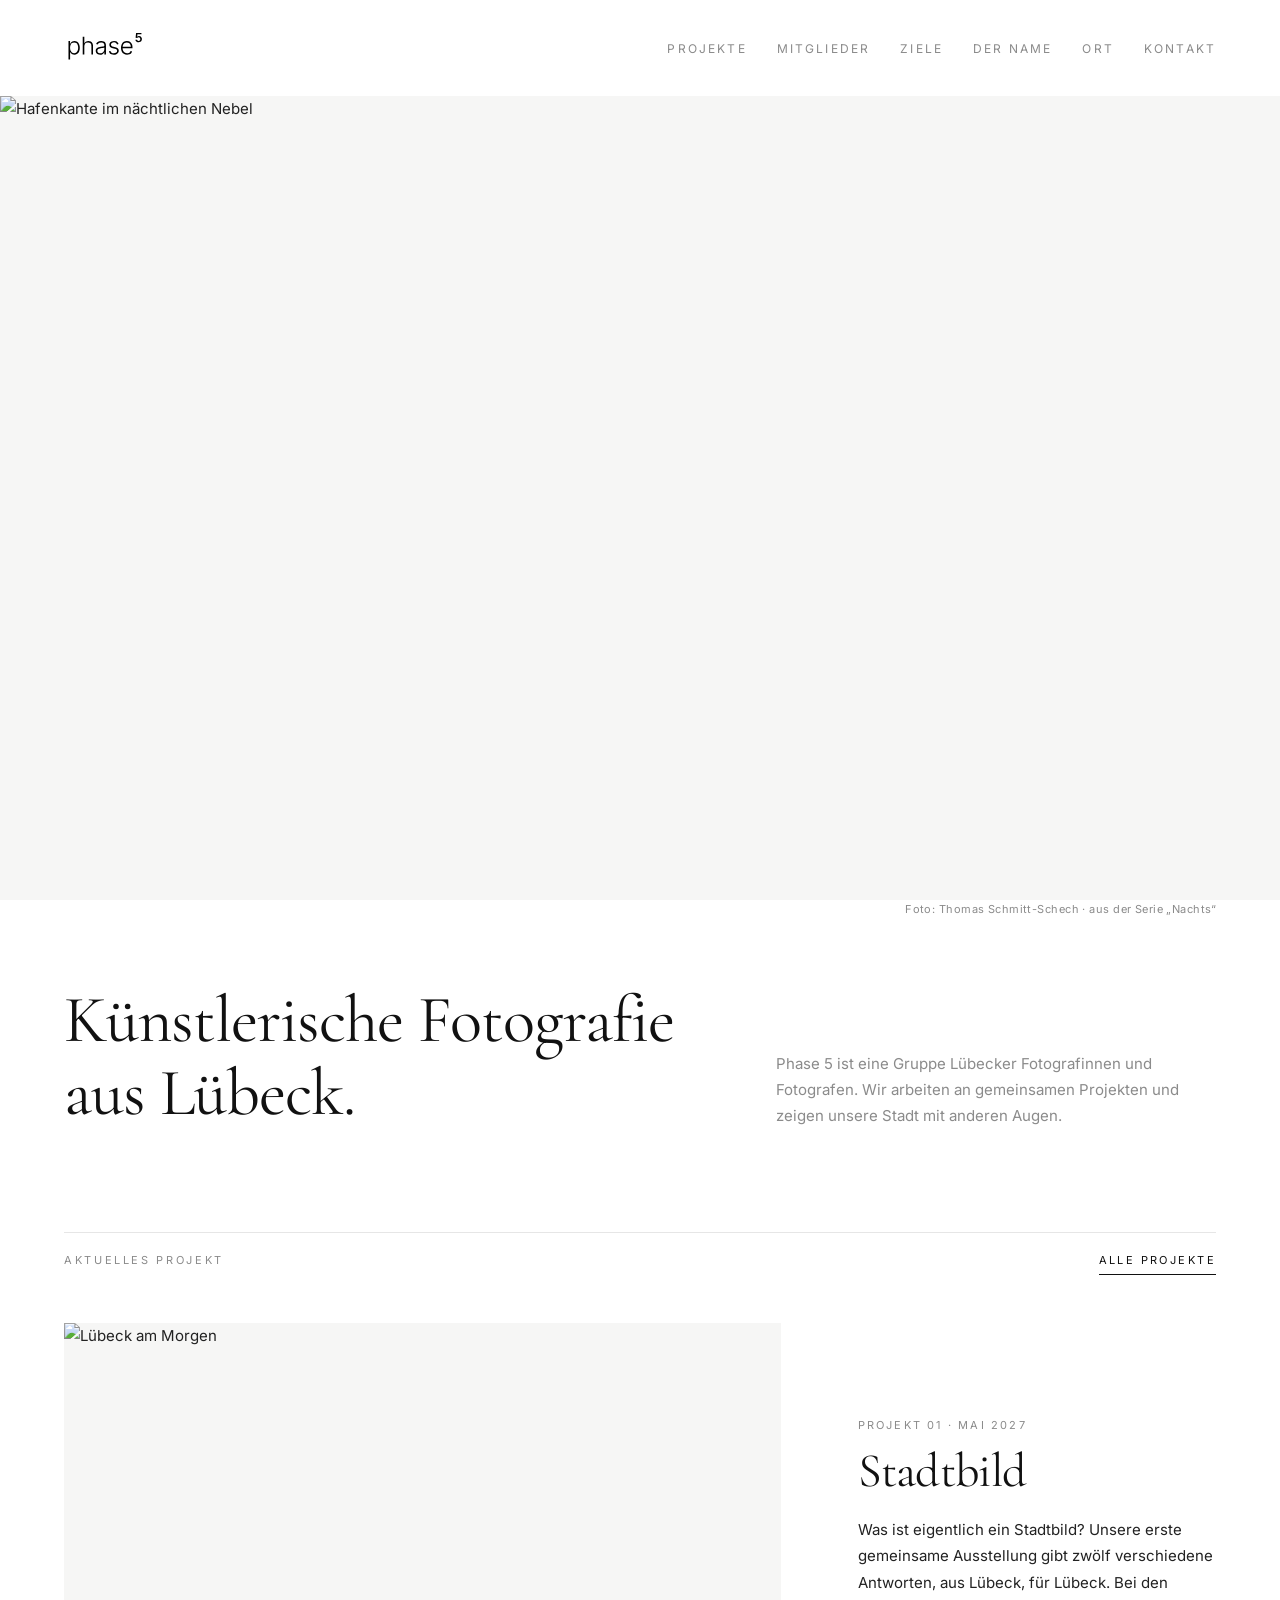
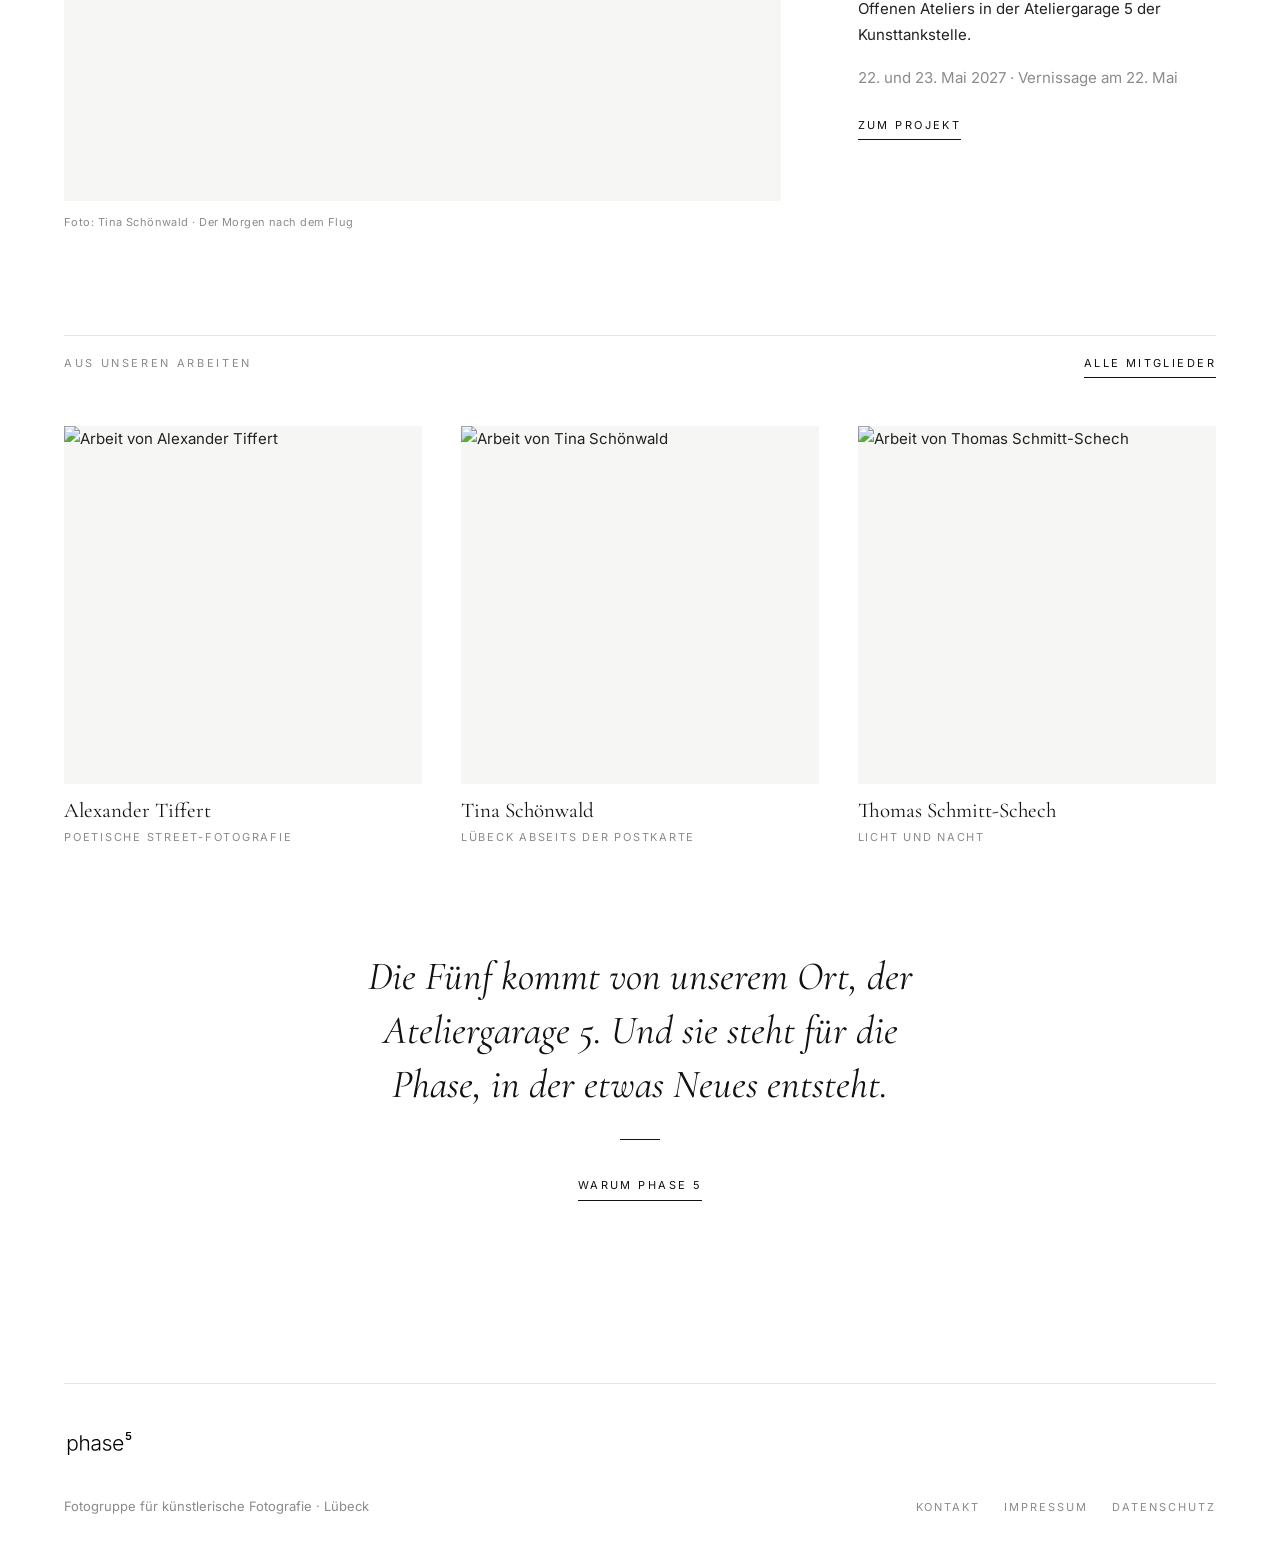
==== index.html @ da314543 "Startseite: Kopf- und Fußzeile auf gleiche Breite Co-Authored-By: Claude Opus 5.5 <noreply@anthropic" ====
<!doctype html>
<html lang="de" class="no-js">
<head>
<meta charset="utf-8">
<meta name="viewport" content="width=device-width, initial-scale=1">
<meta name="robots" content="noindex, nofollow">
<title>Phase 5 – Fotogruppe Lübeck</title>
<meta name="description" content="Phase 5 – künstlerische Fotografie aus Lübeck.">
<meta property="og:title" content="Phase 5 – Fotogruppe Lübeck">
<meta property="og:description" content="Phase 5 – künstlerische Fotografie aus Lübeck.">
<meta property="og:type" content="website">
<meta property="og:image" content="https://www.atelier-roststaette.de/wp-content/uploads/2021/07/schleppschlepp-hurra-2019-tina-schoenwald-lost-in-luebeck.jpg">
<meta property="og:locale" content="de_DE">
<link rel="icon" href="assets/img/favicon.svg" type="image/svg+xml">
<link rel="stylesheet" href="assets/css/style.css?v=7">
<script>document.documentElement.classList.remove('no-js');</script>
</head>
<body>
<header class="site-header">
  <div class="wrap wide">
    <a class="brand" href="index.html" aria-label="Phase 5 – Startseite"><img src="assets/img/wortmarke-schwarz.svg" alt="phase 5" width="80" height="30"></a>
    <button class="nav-toggle" aria-expanded="false" aria-controls="nav" aria-label="Menü"><span></span><span></span></button>
    <nav class="nav" id="nav" aria-label="Hauptnavigation"><a href="projekte.html">Projekte</a><a href="mitglieder.html">Mitglieder</a><a href="konzept.html">Ziele</a><a href="name.html">Der Name</a><a href="ort.html">Ort</a><a href="kontakt.html">Kontakt</a></nav>
  </div>
</header>
<main>

<section class="home-hero">
  <figure class="hero-img"><img src="https://lichtblick-fotokompass.de/wp-33f75-content/uploads/2019/06/8-Kunst-Thomas-Schmitt-Schech.jpg" alt="Hafenkante im nächtlichen Nebel" referrerpolicy="no-referrer" fetchpriority="high"><figcaption class="wrap wide">Foto: Thomas Schmitt-Schech · aus der Serie „Nachts“</figcaption></figure>
  <div class="wrap wide">
    <div class="home-intro">
      <h1>Künstlerische Fotografie aus Lübeck.</h1>
      <p>Phase 5 ist eine Gruppe Lübecker Fotografinnen und Fotografen. Wir arbeiten an gemeinsamen Projekten und zeigen unsere Stadt mit anderen Augen.</p>
    </div>
  </div>
</section>

<section class="home-sec">
  <div class="wrap wide">
    <div class="sec-head"><span class="label">Aktuelles Projekt</span><a class="more" href="projekte.html">Alle Projekte</a></div>
    <article class="project">
  <a href="stadtbild.html"><figure class="frame std"><img src="https://www.atelier-roststaette.de/wp-content/uploads/2021/08/der-morgen-nach-dem-flug-lost-in-luebeck-2022-fotokalender-tina-schoenwald.jpg" alt="Lübeck am Morgen" loading="lazy" referrerpolicy="no-referrer"><figcaption>Foto: Tina Schönwald · Der Morgen nach dem Flug</figcaption></figure></a>
  <div>
    <div class="meta">Projekt 01 · Mai 2027</div>
    <h2><a href="stadtbild.html">Stadtbild</a></h2>
    <p>Was ist eigentlich ein Stadtbild? Unsere erste gemeinsame Ausstellung gibt zwölf verschiedene Antworten, aus Lübeck, für Lübeck. Bei den Offenen Ateliers in der Ateliergarage 5 der Kunsttankstelle.</p>
    <p class="muted">22. und 23. Mai 2027 · Vernissage am 22. Mai</p>
    <a class="more" href="stadtbild.html">Zum Projekt</a>
  </div>
</article>
  </div>
</section>

<section class="home-sec">
  <div class="wrap wide">
    <div class="sec-head"><span class="label">Aus unseren Arbeiten</span><a class="more" href="mitglieder.html">Alle Mitglieder</a></div>
    <div class="tiles row3"><div class="tile"><a href="mitglieder.html"><div class="img"><img src="https://images.squarespace-cdn.com/content/v1/66012caa6fc9532f55d1eac0/ddf8ff51-9308-4c2f-b45d-e8fc7ca60781/7Y5A6656.jpg?format=800w" alt="Arbeit von Alexander Tiffert" loading="lazy" referrerpolicy="no-referrer"></div><div class="name">Alexander Tiffert</div><div class="what">Poetische Street-Fotografie</div></a></div><div class="tile"><a href="mitglieder.html"><div class="img"><img src="https://www.atelier-roststaette.de/wp-content/uploads/2021/07/kann-ich-das-mieten-2016-tina-schoenwald-lost-in-luebeck.jpg" alt="Arbeit von Tina Schönwald" loading="lazy" referrerpolicy="no-referrer"></div><div class="name">Tina Schönwald</div><div class="what">Lübeck abseits der Postkarte</div></a></div><div class="tile"><a href="mitglieder.html"><div class="img"><img src="https://lichtblick-fotokompass.de/wp-33f75-content/uploads/2019/06/1-Kunst-Thomas-Schmitt-Schech-1.jpg" alt="Arbeit von Thomas Schmitt-Schech" loading="lazy" referrerpolicy="no-referrer"></div><div class="name">Thomas Schmitt-Schech</div><div class="what">Licht und Nacht</div></a></div></div>
  </div>
</section>

<section class="home-sec last">
  <div class="wrap narrow center">
    <p class="quote">Die Fünf kommt von unserem Ort, der Ateliergarage 5. Und sie steht für die Phase, in der etwas Neues entsteht.</p>
    <hr class="rule c">
    <a class="more" href="name.html">Warum Phase 5</a>
  </div>
</section>

</main>
<footer class="site-footer">
  <div class="wrap wide">
    <div class="row">
      <div><img src="assets/img/wortmarke-schwarz.svg" alt="phase 5" width="70" height="26"><br>Fotogruppe für künstlerische Fotografie · Lübeck</div>
      <div class="links"><a href="kontakt.html">Kontakt</a><a href="impressum.html">Impressum</a><a href="datenschutz.html">Datenschutz</a></div>
    </div>
  </div>
</footer>
<script src="assets/js/main.js?v=7"></script>
</body>
</html>
---- assets/css/style.css ----
/* Phase 5 – Fotogruppe Lübeck · weiß, ruhig, edel */

@font-face { font-family: "Cormorant"; font-weight: 400; font-style: normal; font-display: swap; src: url("../fonts/cormorant-garamond-latin-400-normal.woff2") format("woff2"); }
@font-face { font-family: "Cormorant"; font-weight: 400; font-style: italic; font-display: swap; src: url("../fonts/cormorant-garamond-latin-400-italic.woff2") format("woff2"); }
@font-face { font-family: "Inter"; font-weight: 400; font-style: normal; font-display: swap; src: url("../fonts/inter-latin-400-normal.woff2") format("woff2"); }
@font-face { font-family: "Inter"; font-weight: 500; font-style: normal; font-display: swap; src: url("../fonts/inter-latin-500-normal.woff2") format("woff2"); }

:root {
  --ink: #111;
  --text: #222;
  --muted: #8b8b8b;
  --line: #e6e6e6;
  --tile: #f6f6f5;
  --serif: "Cormorant", "Cormorant Garamond", Georgia, serif;
  --sans: "Inter", system-ui, -apple-system, "Segoe UI", Roboto, Arial, sans-serif;
  --wrap: 1200px;
  --gutter: clamp(20px, 5vw, 64px);
}

* { box-sizing: border-box; }
html { -webkit-text-size-adjust: 100%; }
body { margin: 0; background: #fff; color: var(--text); font-family: var(--sans); font-size: 15px; line-height: 1.75; -webkit-font-smoothing: antialiased; }
img { display: block; max-width: 100%; }
a { color: inherit; text-decoration: none; }
p a, .text a { border-bottom: 1px solid var(--line); }
p a:hover, .text a:hover { border-color: var(--ink); }
:focus-visible { outline: 1px solid var(--ink); outline-offset: 4px; }

.wrap { max-width: var(--wrap); margin: 0 auto; padding: 0 var(--gutter); }
.narrow { max-width: 680px; }
.center { text-align: center; margin-left: auto; margin-right: auto; }

h1, h2, h3 { font-family: var(--serif); font-weight: 400; color: var(--ink); margin: 0 0 .4em; line-height: 1.1; letter-spacing: -0.015em; }
h1 { font-size: clamp(42px, 6vw, 72px); }
h2 { font-size: clamp(32px, 4vw, 48px); }
h3 { font-size: clamp(24px, 2.2vw, 30px); }
p { margin: 0 0 1.1em; }
.lead { font-size: clamp(16px, 1.4vw, 18px); max-width: 560px; }
.rule { width: 40px; height: 1px; background: var(--ink); border: 0; margin: 28px 0; }
.center .rule, .rule.c { margin-left: auto; margin-right: auto; }
.label { display: block; font-size: 11px; letter-spacing: .24em; text-transform: uppercase; color: var(--muted); margin-bottom: 18px; }
.muted { color: var(--muted); }
.more { display: inline-block; font-size: 11px; letter-spacing: .22em; text-transform: uppercase; color: var(--ink); border-bottom: 1px solid var(--ink); padding-bottom: 4px; margin-top: 8px; }
.more:hover { opacity: .55; }

/* Kopf */
.site-header { position: sticky; top: 0; z-index: 50; background: rgba(255,255,255,.96); backdrop-filter: blur(6px); -webkit-backdrop-filter: blur(6px); }
.site-header .wrap { display: flex; align-items: center; justify-content: space-between; min-height: 96px; gap: 24px; }
.brand img { height: 30px; width: auto; }
.nav { display: flex; gap: 30px; flex-wrap: wrap; }
.nav a { font-size: 12px; letter-spacing: .18em; text-transform: uppercase; color: var(--muted); padding: 6px 0; }
.nav a:hover, .nav a[aria-current="page"] { color: var(--ink); }
.nav-toggle { display: none; background: none; border: 0; padding: 10px 0; cursor: pointer; }
.nav-toggle span { display: block; width: 26px; height: 1px; background: var(--ink); margin: 6px 0; }
@media (max-width: 900px) {
  .nav-toggle { display: block; }
  .nav { display: none; position: absolute; top: 96px; left: 0; right: 0; background: #fff; flex-direction: column; gap: 0; padding: 10px var(--gutter) 30px; border-bottom: 1px solid var(--line); }
  .nav.open { display: flex; }
  .nav a { padding: 14px 0; font-size: 13px; border-bottom: 1px solid var(--line); }
  .no-js .nav { display: flex; position: static; flex-direction: row; flex-wrap: wrap; gap: 16px; border: 0; padding: 0 0 14px; }
}

/* Abschnitte */
section { padding: clamp(70px, 10vw, 140px) 0; }
section.first { padding-top: clamp(40px, 7vw, 100px); }
section.flush { padding-top: 0; }
.hr { border: 0; border-top: 1px solid var(--line); margin: 0; }

/* Bilder */
figure { margin: 0; }
figcaption { font-size: 11px; letter-spacing: .04em; color: var(--muted); margin-top: 12px; }
.frame img { width: 100%; aspect-ratio: 16 / 9; object-fit: cover; background: var(--tile); }
.frame.tall img { aspect-ratio: 4 / 5; }
.frame.wide img { aspect-ratio: 21 / 9; }
.frame.std img { aspect-ratio: 3 / 2; }

/* Startseite Intro */
.intro { display: grid; grid-template-columns: 1fr; gap: 0; }
.intro h1 { font-size: clamp(46px, 7vw, 92px); max-width: 900px; }

/* Projekte */
.project { display: grid; grid-template-columns: 7fr 5fr; gap: clamp(32px, 6vw, 90px); align-items: center; }
.project + .project { margin-top: clamp(70px, 9vw, 120px); }
.project.rev > :first-child { order: 2; }
.project .meta { font-size: 11px; letter-spacing: .2em; text-transform: uppercase; color: var(--muted); }
.project h2, .project h3 { margin-top: 10px; }
@media (max-width: 860px) { .project { grid-template-columns: 1fr; } .project.rev > :first-child { order: 0; } }
.idea { border-top: 1px solid var(--line); padding: 28px 0; display: grid; grid-template-columns: 200px 1fr; gap: 24px; }
.idea:last-child { border-bottom: 1px solid var(--line); }
.idea .when { font-size: 11px; letter-spacing: .2em; text-transform: uppercase; color: var(--muted); padding-top: 8px; }
.idea h3 { margin: 0 0 4px; }
.idea p { margin: 0; color: var(--muted); }
@media (max-width: 640px) { .idea { grid-template-columns: 1fr; gap: 4px; } }

/* Kacheln (Arbeiten der Mitglieder) */
.tiles { display: grid; grid-template-columns: repeat(auto-fill, minmax(230px, 1fr)); gap: clamp(36px, 4vw, 56px) clamp(24px, 3vw, 44px); }
.tile .img { aspect-ratio: 1 / 1; background: var(--tile); overflow: hidden; }
.tile img { width: 100%; height: 100%; object-fit: cover; transition: transform .6s ease; }
.tile a:hover img { transform: scale(1.025); }
.tile .name { font-family: var(--serif); font-size: 21px; color: var(--ink); margin-top: 14px; line-height: 1.2; }
.tile .what { font-size: 11px; letter-spacing: .16em; text-transform: uppercase; color: var(--muted); margin-top: 4px; }

/* Mitgliederseite */
.members { display: grid; grid-template-columns: repeat(auto-fill, minmax(280px, 1fr)); gap: clamp(60px, 6vw, 90px) clamp(28px, 3.5vw, 56px); }
.member .img { aspect-ratio: 4 / 5; background: var(--tile); position: relative; overflow: hidden; }
.member .img img { width: 100%; height: 100%; object-fit: cover; }
.member .img .ini { position: absolute; inset: 0; display: flex; align-items: center; justify-content: center; font-family: var(--serif); font-style: italic; font-size: 54px; color: #d4d4d2; }
.member .img img + .ini { display: none; }
.member .cap { font-size: 11px; color: var(--muted); margin-top: 10px; min-height: 1em; }
.member h3 { margin: 16px 0 2px; font-size: 28px; }
.member .focus { font-size: 11px; letter-spacing: .18em; text-transform: uppercase; color: var(--muted); margin-bottom: 14px; }
.member p { font-size: 14px; }
.member .links { display: flex; gap: 20px; flex-wrap: wrap; font-size: 11px; letter-spacing: .16em; text-transform: uppercase; }
.member .links a { border-bottom: 1px solid var(--line); padding-bottom: 2px; }
.member .links a:hover { border-color: var(--ink); }

/* Listen, Termine */
.list { list-style: none; margin: 0; padding: 0; }
.list li { display: grid; grid-template-columns: 56px 1fr; gap: 16px; padding: 22px 0; border-top: 1px solid var(--line); }
.list li:last-child { border-bottom: 1px solid var(--line); }
.list .n { font-family: var(--serif); font-style: italic; font-size: 28px; line-height: 1.1; color: var(--muted); }
.list h3 { font-size: 24px; margin: 0 0 4px; }
.list p { margin: 0; color: var(--muted); }
.dates { display: grid; grid-template-columns: 110px 1fr; gap: 8px 20px; margin: 26px 0; font-size: 14px; }
.dates dt { font-size: 11px; letter-spacing: .18em; text-transform: uppercase; color: var(--muted); padding-top: 3px; }
.dates dd { margin: 0; }
.two { display: grid; grid-template-columns: 1fr 1fr; gap: clamp(32px, 6vw, 90px); }
.three { display: grid; grid-template-columns: repeat(3, 1fr); gap: clamp(28px, 4vw, 60px); }
@media (max-width: 860px) { .two, .three { grid-template-columns: 1fr; } }
.statute ol { padding-left: 1.1em; margin: 0; }
.statute li { margin-bottom: .7em; }
.quote { font-family: var(--serif); font-style: italic; font-size: clamp(26px, 3.2vw, 40px); line-height: 1.35; color: var(--ink); margin: 0; }

/* Fuß */
.site-footer { padding: 80px 0 48px; font-size: 13px; color: var(--muted); }
.site-footer .row { display: flex; justify-content: space-between; align-items: flex-end; gap: 30px; flex-wrap: wrap; border-top: 1px solid var(--line); padding-top: 48px; }
.site-footer img { height: 26px; width: auto; margin-bottom: 14px; }
.site-footer .links a { margin-left: 24px; font-size: 11px; letter-spacing: .18em; text-transform: uppercase; }
.site-footer .links a:first-child { margin-left: 0; }
.site-footer a:hover { color: var(--ink); }

.legal h2 { font-size: 28px; margin-top: 1.8em; }

/* Startseite: Bild zuerst */
.home-hero { padding: 0; }
.wrap.wide { max-width: 1560px; }
.hero-img img { width: 100%; height: calc(100vh - 96px); min-height: 420px; max-height: 1100px; object-fit: cover; background: var(--tile); }
.hero-img figcaption { text-align: right; }
.home-intro { display: grid; grid-template-columns: 1.4fr 1fr; gap: clamp(24px, 6vw, 100px); align-items: end; padding-top: clamp(36px, 5vw, 64px); }
.home-intro h1 { font-size: clamp(38px, 5.2vw, 84px); margin: 0; }
.home-intro p { justify-self: end; }
.home-intro p { margin: 0; color: var(--muted); max-width: 440px; }
.home-sec { padding: clamp(64px, 8vw, 110px) 0 0; }
.home-sec.last { padding-bottom: clamp(64px, 8vw, 110px); }
.sec-head { display: flex; justify-content: space-between; align-items: baseline; gap: 20px; border-top: 1px solid var(--line); padding-top: 18px; margin-bottom: clamp(28px, 4vw, 48px); }
.sec-head .label { margin: 0; }
.sec-head .more { margin: 0; }
.tiles.row3 { grid-template-columns: repeat(3, 1fr); }
.home-sec .project { grid-template-columns: 8fr 4fr; }
@media (max-width: 860px) { .home-sec .project { grid-template-columns: 1fr; } }
@media (max-width: 760px) {
  .home-intro { grid-template-columns: 1fr; gap: 16px; }
  .hero-img img { height: 70vh; min-height: 320px; }
  .home-intro p { justify-self: start; }
  .tiles.row3 { grid-template-columns: 1fr 1fr; }
  .tiles.row3 .tile:last-child { grid-column: 1 / -1; }
  .tiles.row3 .tile:last-child .img { aspect-ratio: 2 / 1; }
}
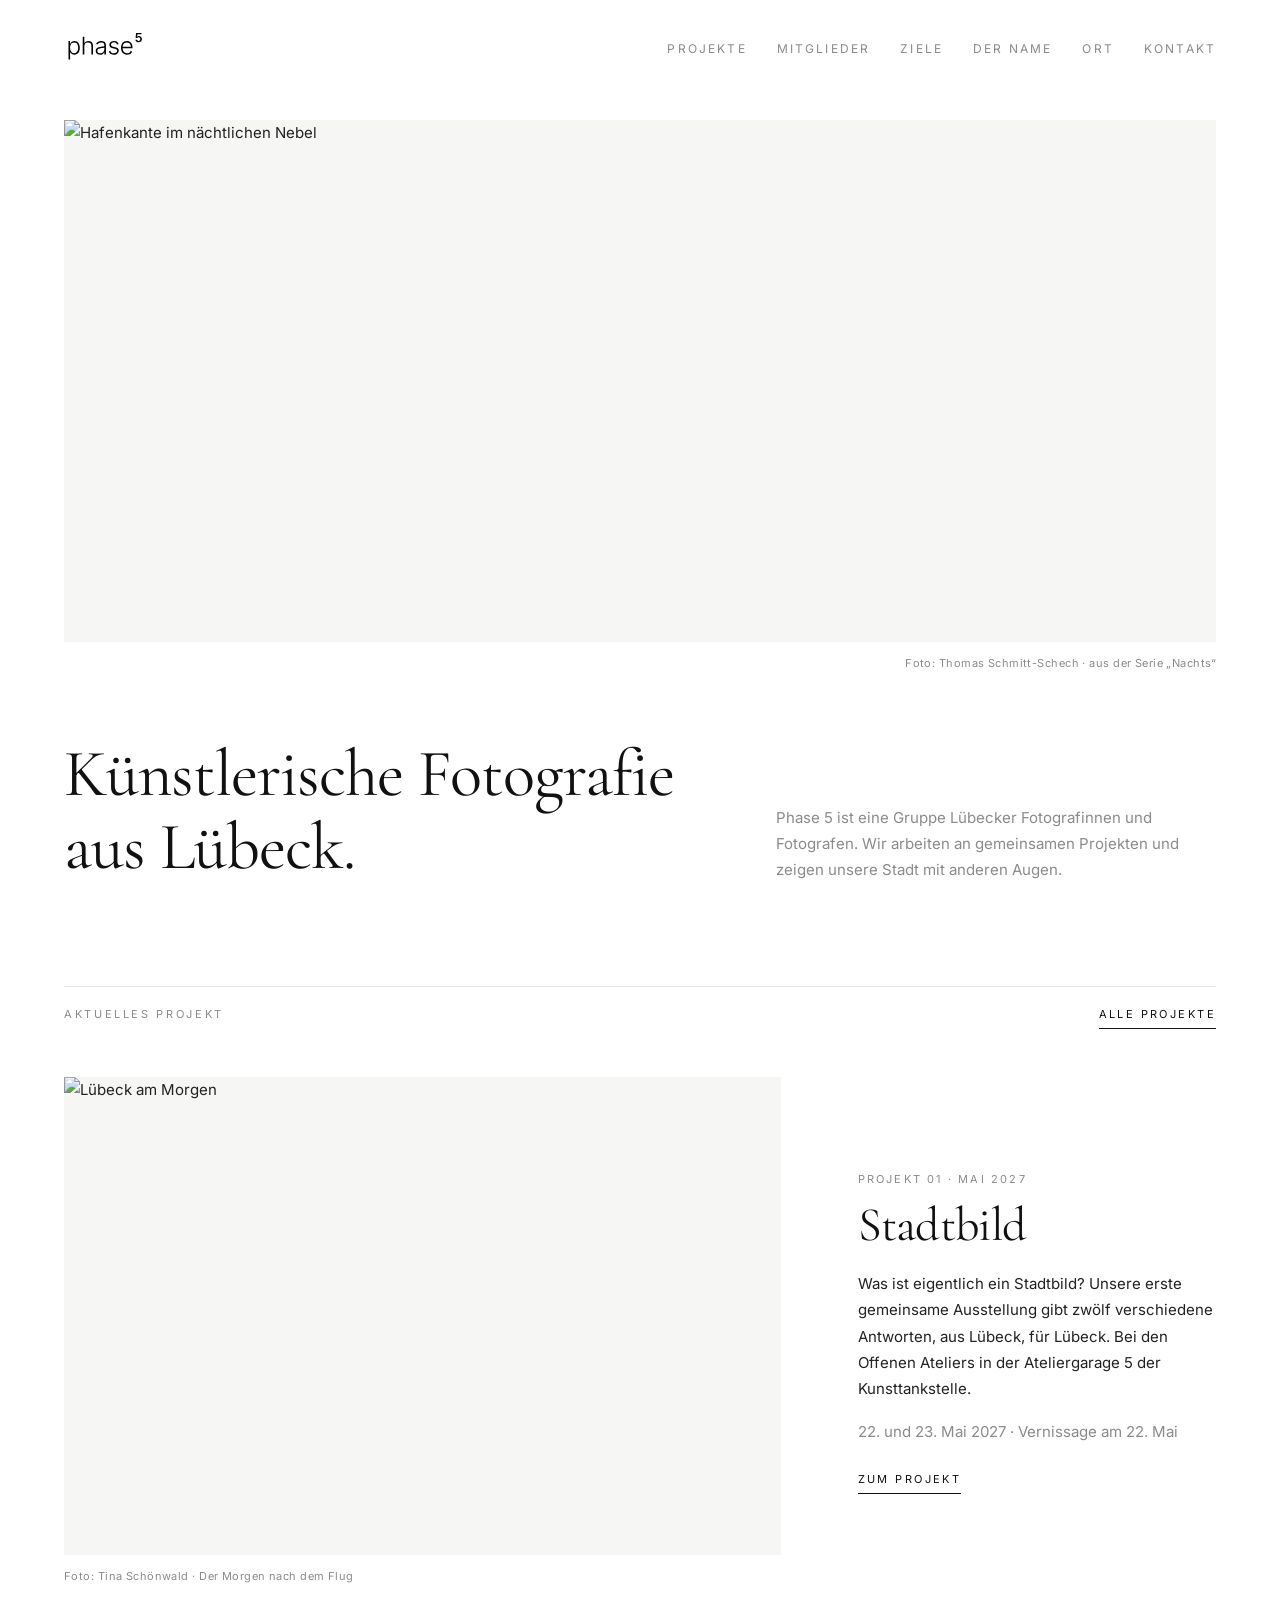
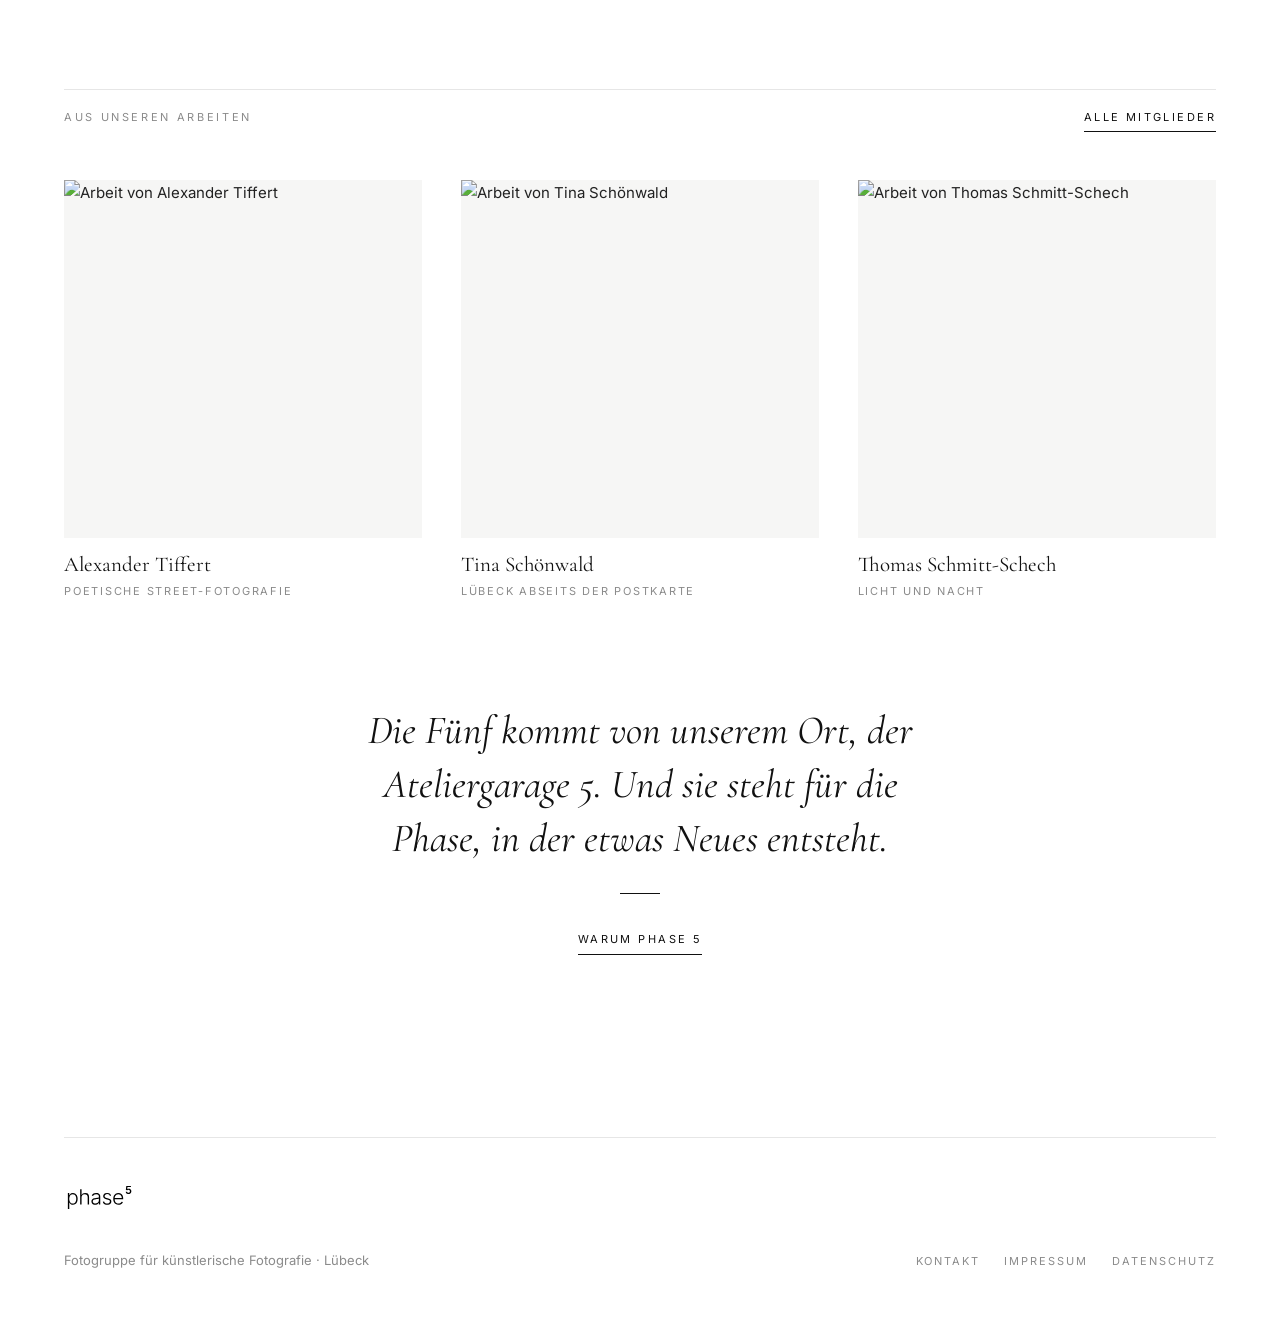
==== commit 2ebc4f96: "Startseite: Titelbild kleiner und mit weißem Rand Co-Authored-By: Claude Opus 5.5 <noreply@anthropic" ====
--- a/index.html
+++ b/index.html
@@ -12,7 +12,7 @@
 <meta property="og:image" content="https://www.atelier-roststaette.de/wp-content/uploads/2021/07/schleppschlepp-hurra-2019-tina-schoenwald-lost-in-luebeck.jpg">
 <meta property="og:locale" content="de_DE">
 <link rel="icon" href="assets/img/favicon.svg" type="image/svg+xml">
-<link rel="stylesheet" href="assets/css/style.css?v=7">
+<link rel="stylesheet" href="assets/css/style.css?v=8">
 <script>document.documentElement.classList.remove('no-js');</script>
 </head>
 <body>
@@ -26,8 +26,8 @@
 <main>
 
 <section class="home-hero">
-  <figure class="hero-img"><img src="https://lichtblick-fotokompass.de/wp-33f75-content/uploads/2019/06/8-Kunst-Thomas-Schmitt-Schech.jpg" alt="Hafenkante im nächtlichen Nebel" referrerpolicy="no-referrer" fetchpriority="high"><figcaption class="wrap wide">Foto: Thomas Schmitt-Schech · aus der Serie „Nachts“</figcaption></figure>
   <div class="wrap wide">
+    <figure class="hero-img"><img src="https://lichtblick-fotokompass.de/wp-33f75-content/uploads/2019/06/8-Kunst-Thomas-Schmitt-Schech.jpg" alt="Hafenkante im nächtlichen Nebel" referrerpolicy="no-referrer" fetchpriority="high"><figcaption>Foto: Thomas Schmitt-Schech · aus der Serie „Nachts“</figcaption></figure>
     <div class="home-intro">
       <h1>Künstlerische Fotografie aus Lübeck.</h1>
       <p>Phase 5 ist eine Gruppe Lübecker Fotografinnen und Fotografen. Wir arbeiten an gemeinsamen Projekten und zeigen unsere Stadt mit anderen Augen.</p>
@@ -75,6 +75,6 @@
     </div>
   </div>
 </footer>
-<script src="assets/js/main.js?v=7"></script>
+<script src="assets/js/main.js?v=8"></script>
 </body>
 </html>
--- a/assets/css/style.css
+++ b/assets/css/style.css
@@ -144,7 +144,8 @@
 /* Startseite: Bild zuerst */
 .home-hero { padding: 0; }
 .wrap.wide { max-width: 1560px; }
-.hero-img img { width: 100%; height: calc(100vh - 96px); min-height: 420px; max-height: 1100px; object-fit: cover; background: var(--tile); }
+.home-hero { padding-top: clamp(8px, 2vw, 24px); }
+.hero-img img { width: 100%; height: 58vh; min-height: 320px; max-height: 640px; object-fit: cover; background: var(--tile); }
 .hero-img figcaption { text-align: right; }
 .home-intro { display: grid; grid-template-columns: 1.4fr 1fr; gap: clamp(24px, 6vw, 100px); align-items: end; padding-top: clamp(36px, 5vw, 64px); }
 .home-intro h1 { font-size: clamp(38px, 5.2vw, 84px); margin: 0; }
@@ -160,7 +161,7 @@
 @media (max-width: 860px) { .home-sec .project { grid-template-columns: 1fr; } }
 @media (max-width: 760px) {
   .home-intro { grid-template-columns: 1fr; gap: 16px; }
-  .hero-img img { height: 70vh; min-height: 320px; }
+  .hero-img img { height: 46vh; min-height: 240px; }
   .home-intro p { justify-self: start; }
   .tiles.row3 { grid-template-columns: 1fr 1fr; }
   .tiles.row3 .tile:last-child { grid-column: 1 / -1; }
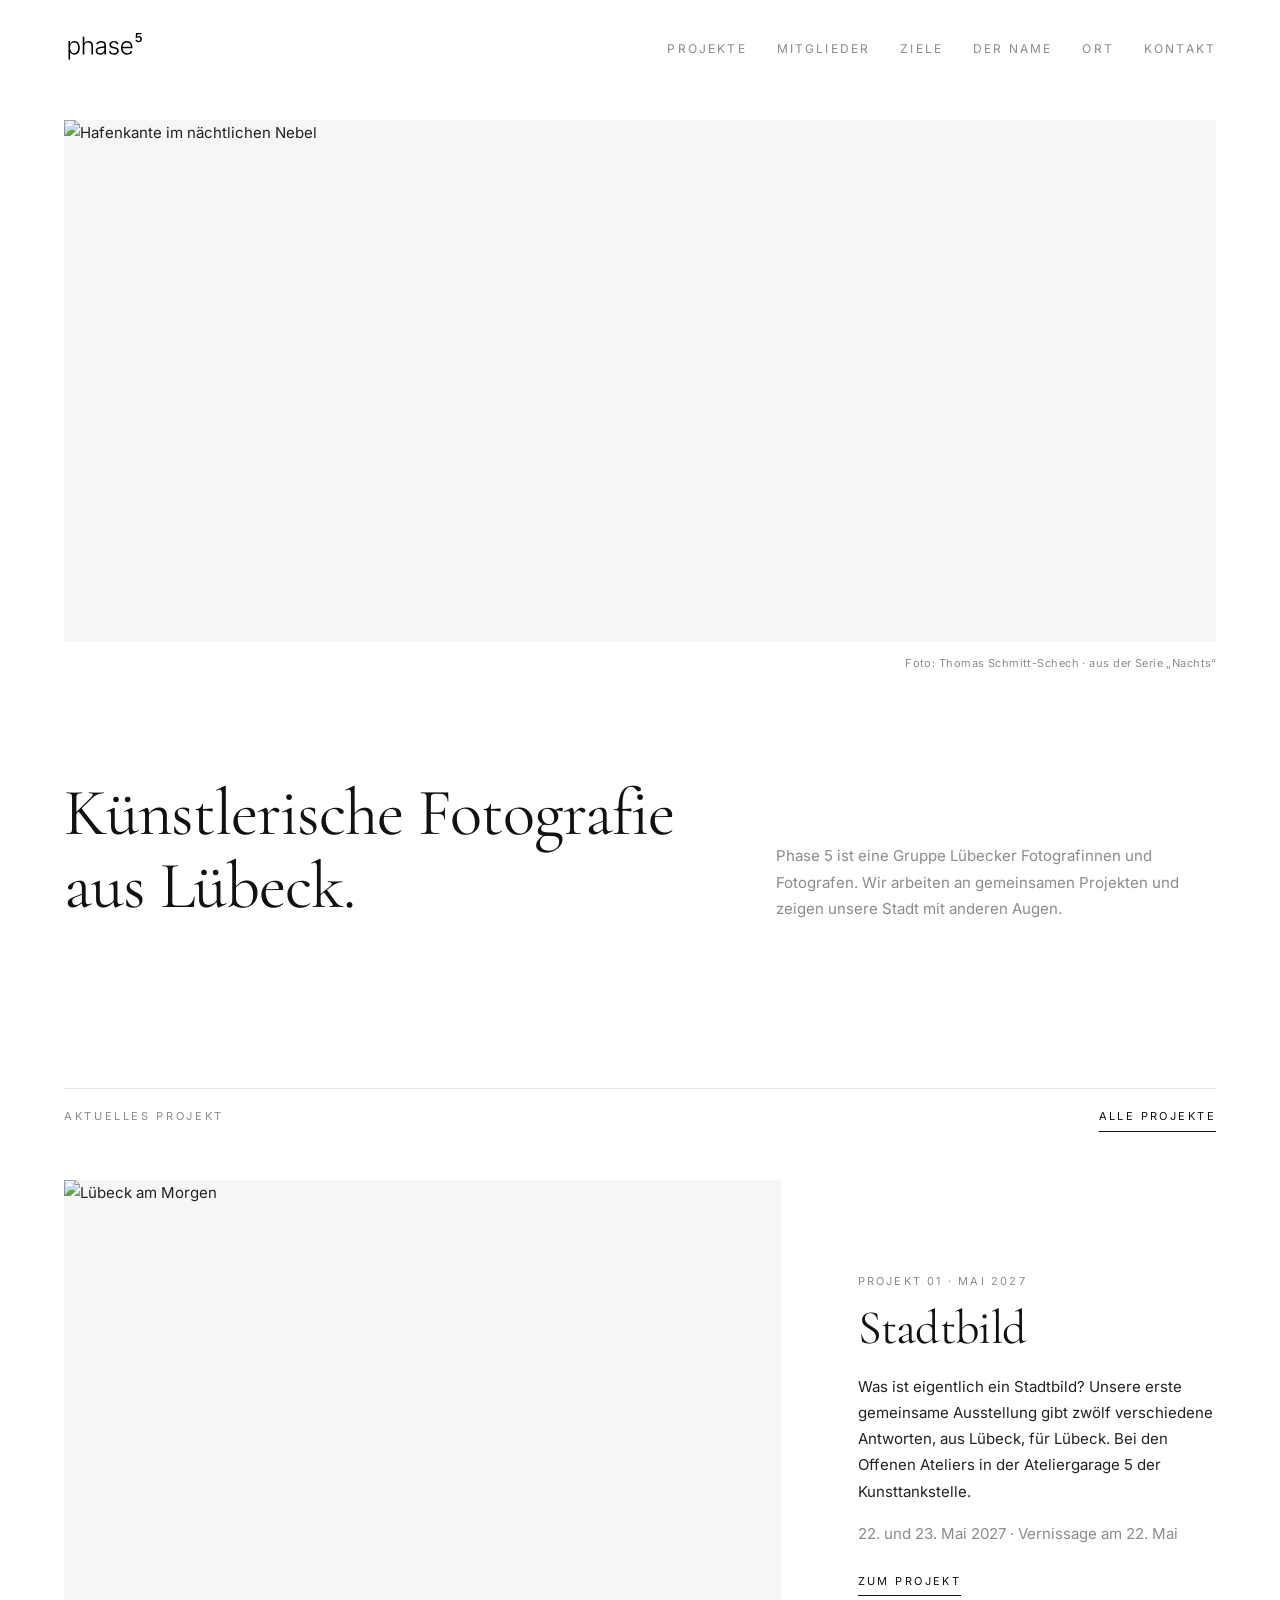
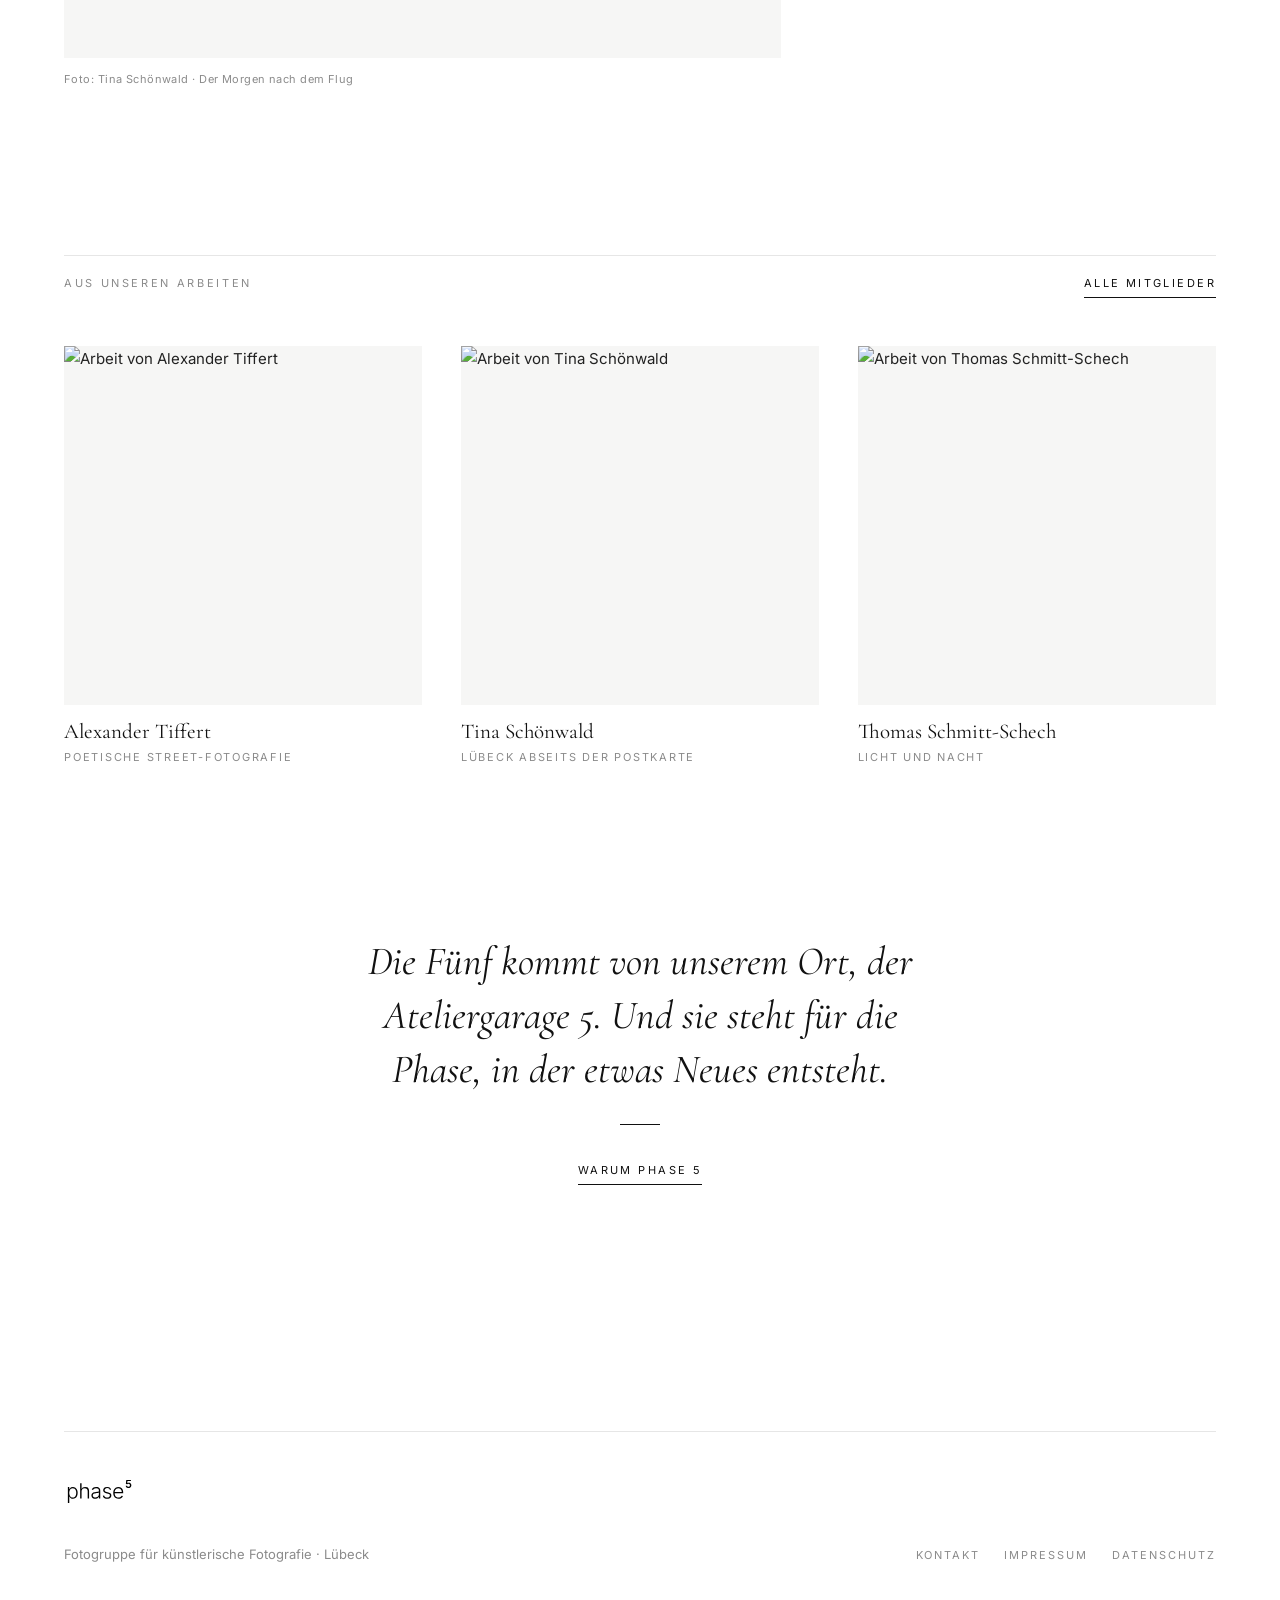
==== commit aa7e53c9: "Startseite: mehr Weißraum nach dem Titelbild Co-Authored-By: Claude Opus 5.5 <noreply@anthropic.com>" ====
--- a/index.html
+++ b/index.html
@@ -12,7 +12,7 @@
 <meta property="og:image" content="https://www.atelier-roststaette.de/wp-content/uploads/2021/07/schleppschlepp-hurra-2019-tina-schoenwald-lost-in-luebeck.jpg">
 <meta property="og:locale" content="de_DE">
 <link rel="icon" href="assets/img/favicon.svg" type="image/svg+xml">
-<link rel="stylesheet" href="assets/css/style.css?v=8">
+<link rel="stylesheet" href="assets/css/style.css?v=9">
 <script>document.documentElement.classList.remove('no-js');</script>
 </head>
 <body>
@@ -75,6 +75,6 @@
     </div>
   </div>
 </footer>
-<script src="assets/js/main.js?v=8"></script>
+<script src="assets/js/main.js?v=9"></script>
 </body>
 </html>
--- a/assets/css/style.css
+++ b/assets/css/style.css
@@ -147,12 +147,12 @@
 .home-hero { padding-top: clamp(8px, 2vw, 24px); }
 .hero-img img { width: 100%; height: 58vh; min-height: 320px; max-height: 640px; object-fit: cover; background: var(--tile); }
 .hero-img figcaption { text-align: right; }
-.home-intro { display: grid; grid-template-columns: 1.4fr 1fr; gap: clamp(24px, 6vw, 100px); align-items: end; padding-top: clamp(36px, 5vw, 64px); }
+.home-intro { display: grid; grid-template-columns: 1.4fr 1fr; gap: clamp(24px, 6vw, 100px); align-items: end; padding-top: clamp(56px, 8vw, 120px); }
 .home-intro h1 { font-size: clamp(38px, 5.2vw, 84px); margin: 0; }
 .home-intro p { justify-self: end; }
 .home-intro p { margin: 0; color: var(--muted); max-width: 440px; }
-.home-sec { padding: clamp(64px, 8vw, 110px) 0 0; }
-.home-sec.last { padding-bottom: clamp(64px, 8vw, 110px); }
+.home-sec { padding: clamp(100px, 13vw, 200px) 0 0; }
+.home-sec.last { padding-bottom: clamp(100px, 13vw, 200px); }
 .sec-head { display: flex; justify-content: space-between; align-items: baseline; gap: 20px; border-top: 1px solid var(--line); padding-top: 18px; margin-bottom: clamp(28px, 4vw, 48px); }
 .sec-head .label { margin: 0; }
 .sec-head .more { margin: 0; }
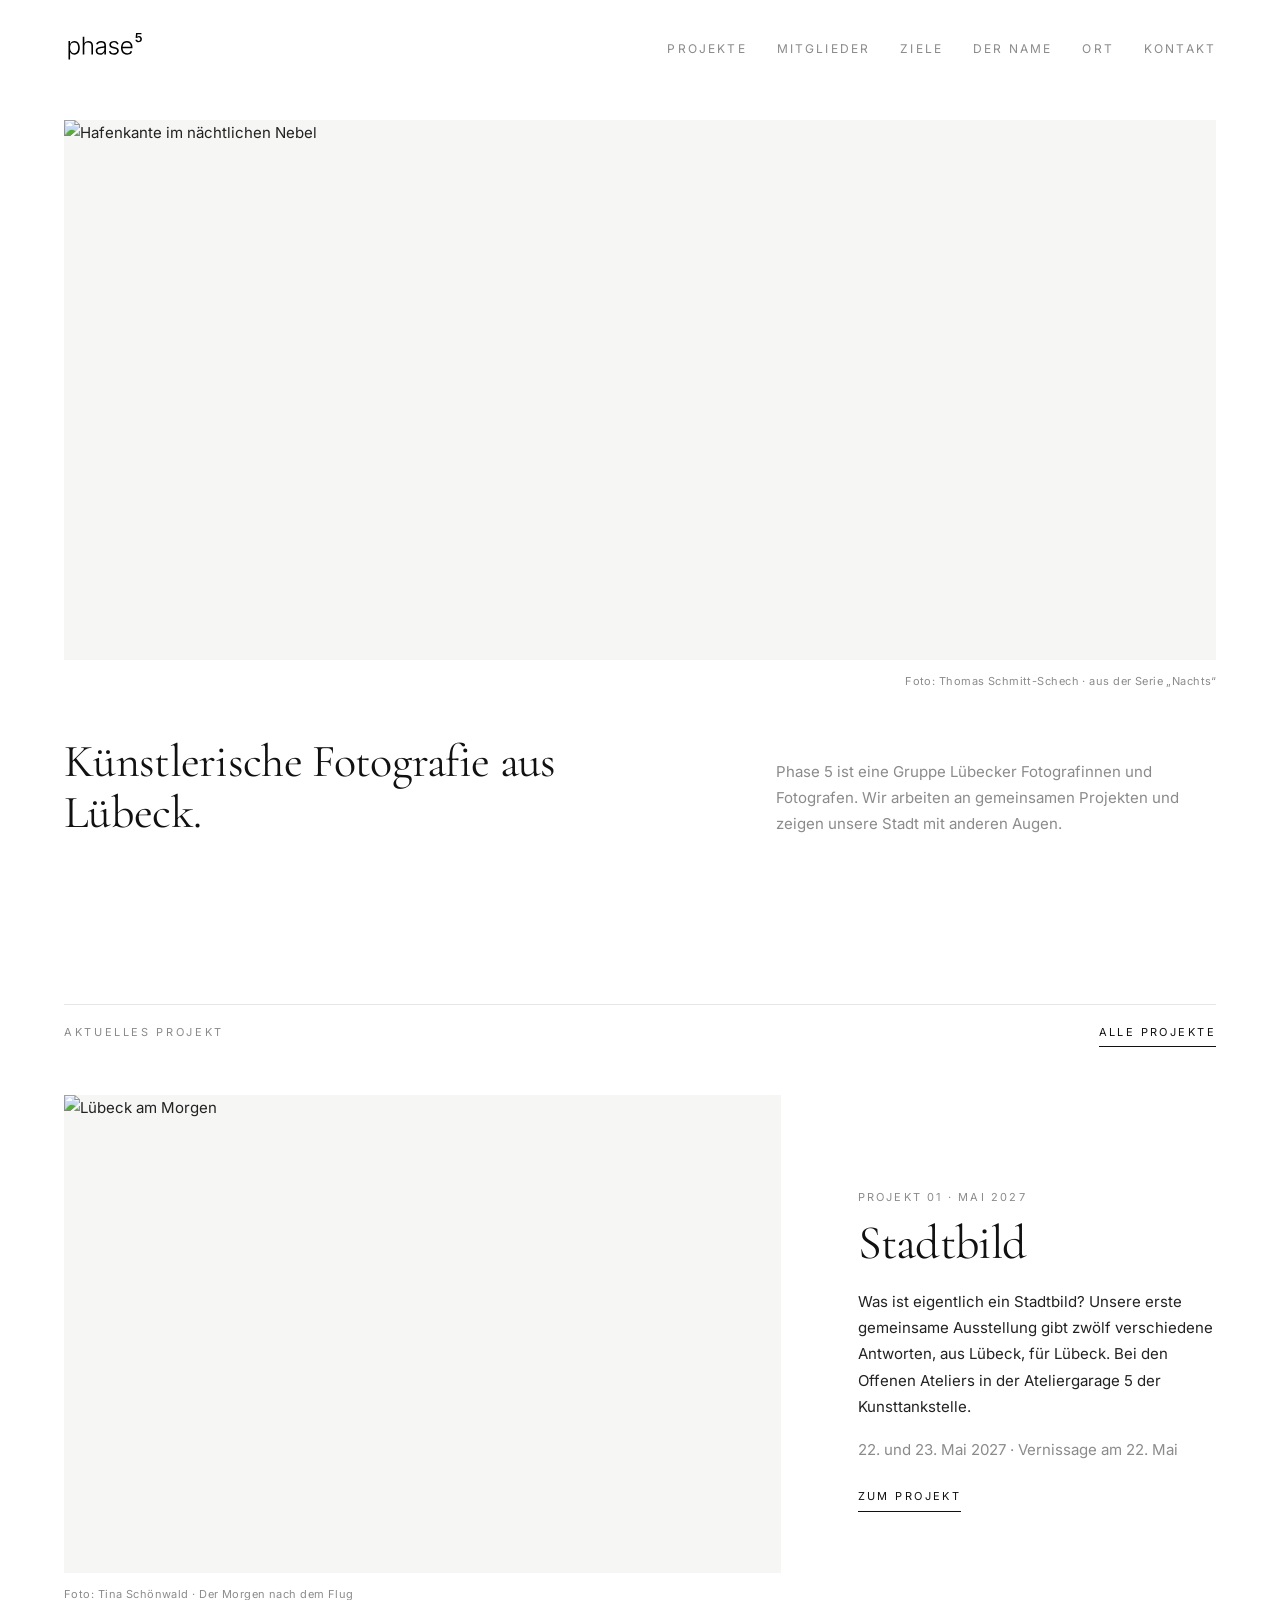
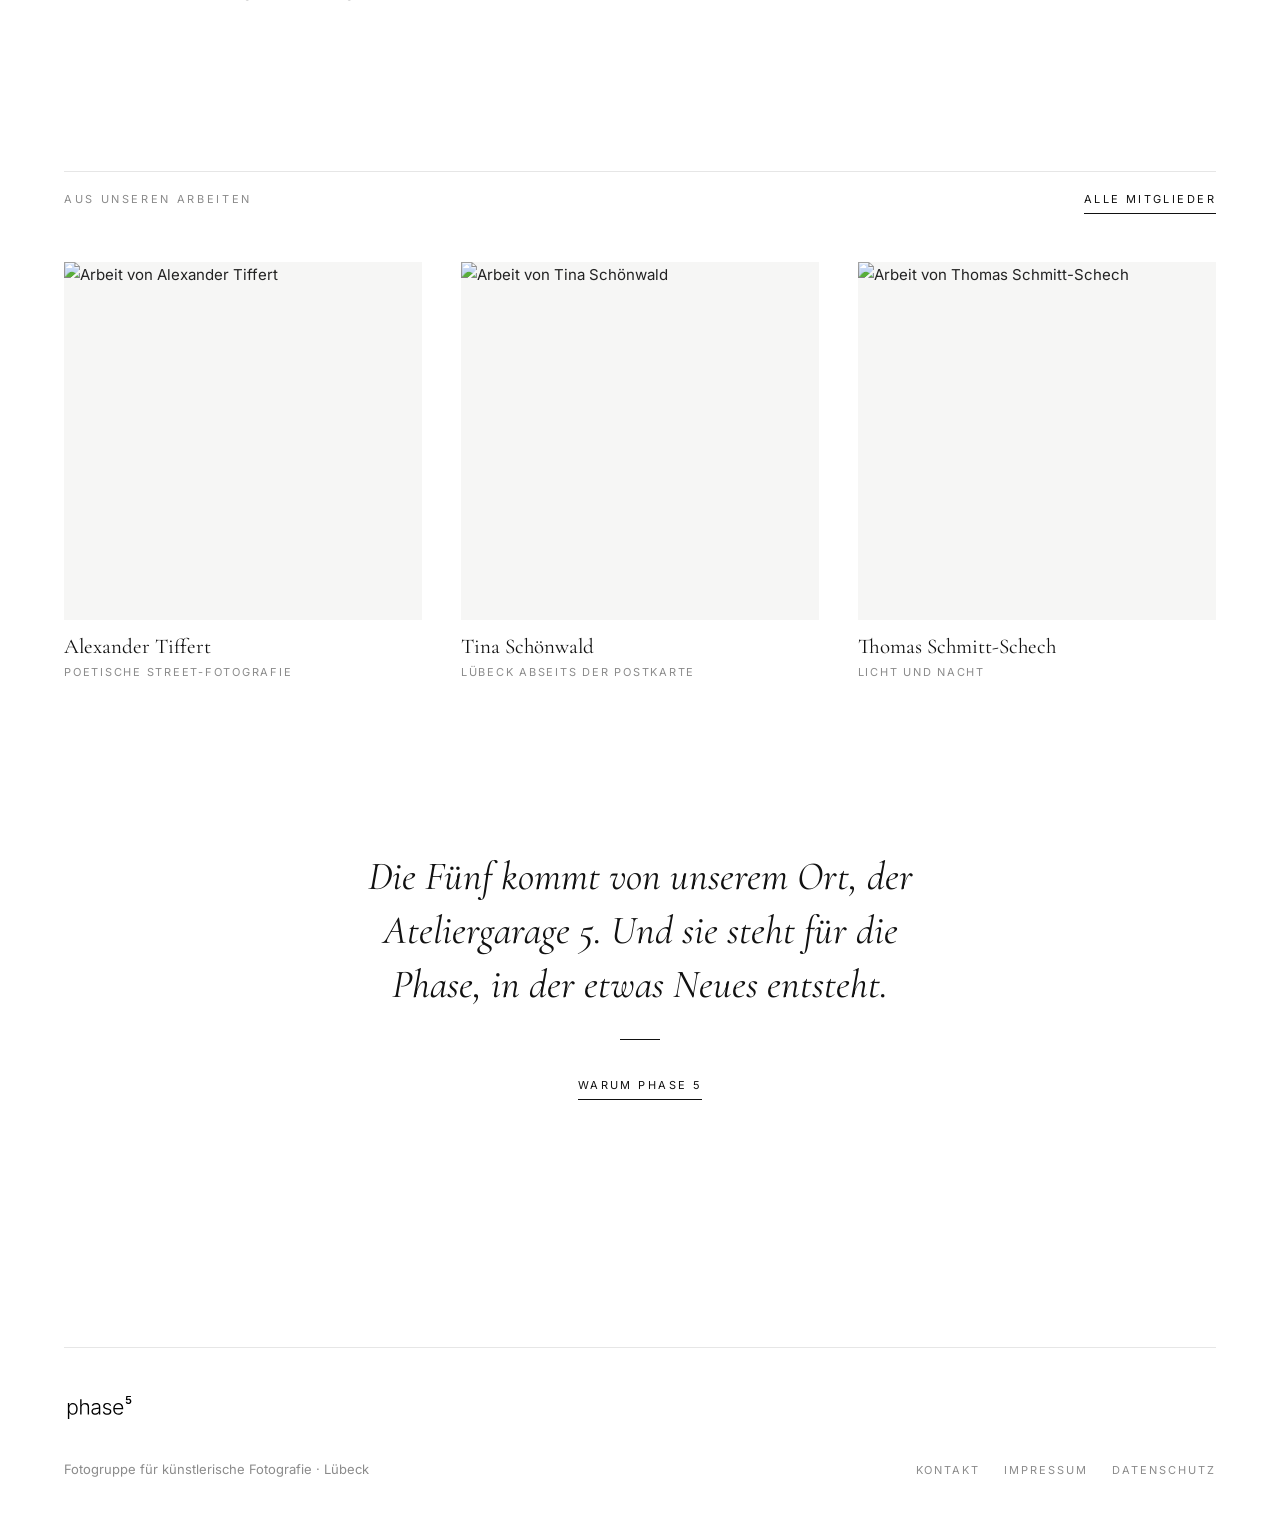
==== commit ad193a7f: "Startseite: Logo, Bild und Erklärung auf einen Blick, Abstand danach Co-Authored-By: Claude Opus 5.5" ====
--- a/index.html
+++ b/index.html
@@ -12,7 +12,7 @@
 <meta property="og:image" content="https://www.atelier-roststaette.de/wp-content/uploads/2021/07/schleppschlepp-hurra-2019-tina-schoenwald-lost-in-luebeck.jpg">
 <meta property="og:locale" content="de_DE">
 <link rel="icon" href="assets/img/favicon.svg" type="image/svg+xml">
-<link rel="stylesheet" href="assets/css/style.css?v=9">
+<link rel="stylesheet" href="assets/css/style.css?v=10">
 <script>document.documentElement.classList.remove('no-js');</script>
 </head>
 <body>
@@ -75,6 +75,6 @@
     </div>
   </div>
 </footer>
-<script src="assets/js/main.js?v=9"></script>
+<script src="assets/js/main.js?v=10"></script>
 </body>
 </html>
--- a/assets/css/style.css
+++ b/assets/css/style.css
@@ -145,10 +145,10 @@
 .home-hero { padding: 0; }
 .wrap.wide { max-width: 1560px; }
 .home-hero { padding-top: clamp(8px, 2vw, 24px); }
-.hero-img img { width: 100%; height: 58vh; min-height: 320px; max-height: 640px; object-fit: cover; background: var(--tile); }
+.hero-img img { width: 100%; height: calc(100vh - 360px); min-height: 300px; max-height: 620px; object-fit: cover; background: var(--tile); }
 .hero-img figcaption { text-align: right; }
-.home-intro { display: grid; grid-template-columns: 1.4fr 1fr; gap: clamp(24px, 6vw, 100px); align-items: end; padding-top: clamp(56px, 8vw, 120px); }
-.home-intro h1 { font-size: clamp(38px, 5.2vw, 84px); margin: 0; }
+.home-intro { display: grid; grid-template-columns: 1.4fr 1fr; gap: clamp(24px, 6vw, 100px); align-items: end; padding-top: clamp(28px, 3.5vw, 48px); }
+.home-intro h1 { font-size: clamp(34px, 3.6vw, 56px); margin: 0; }
 .home-intro p { justify-self: end; }
 .home-intro p { margin: 0; color: var(--muted); max-width: 440px; }
 .home-sec { padding: clamp(100px, 13vw, 200px) 0 0; }
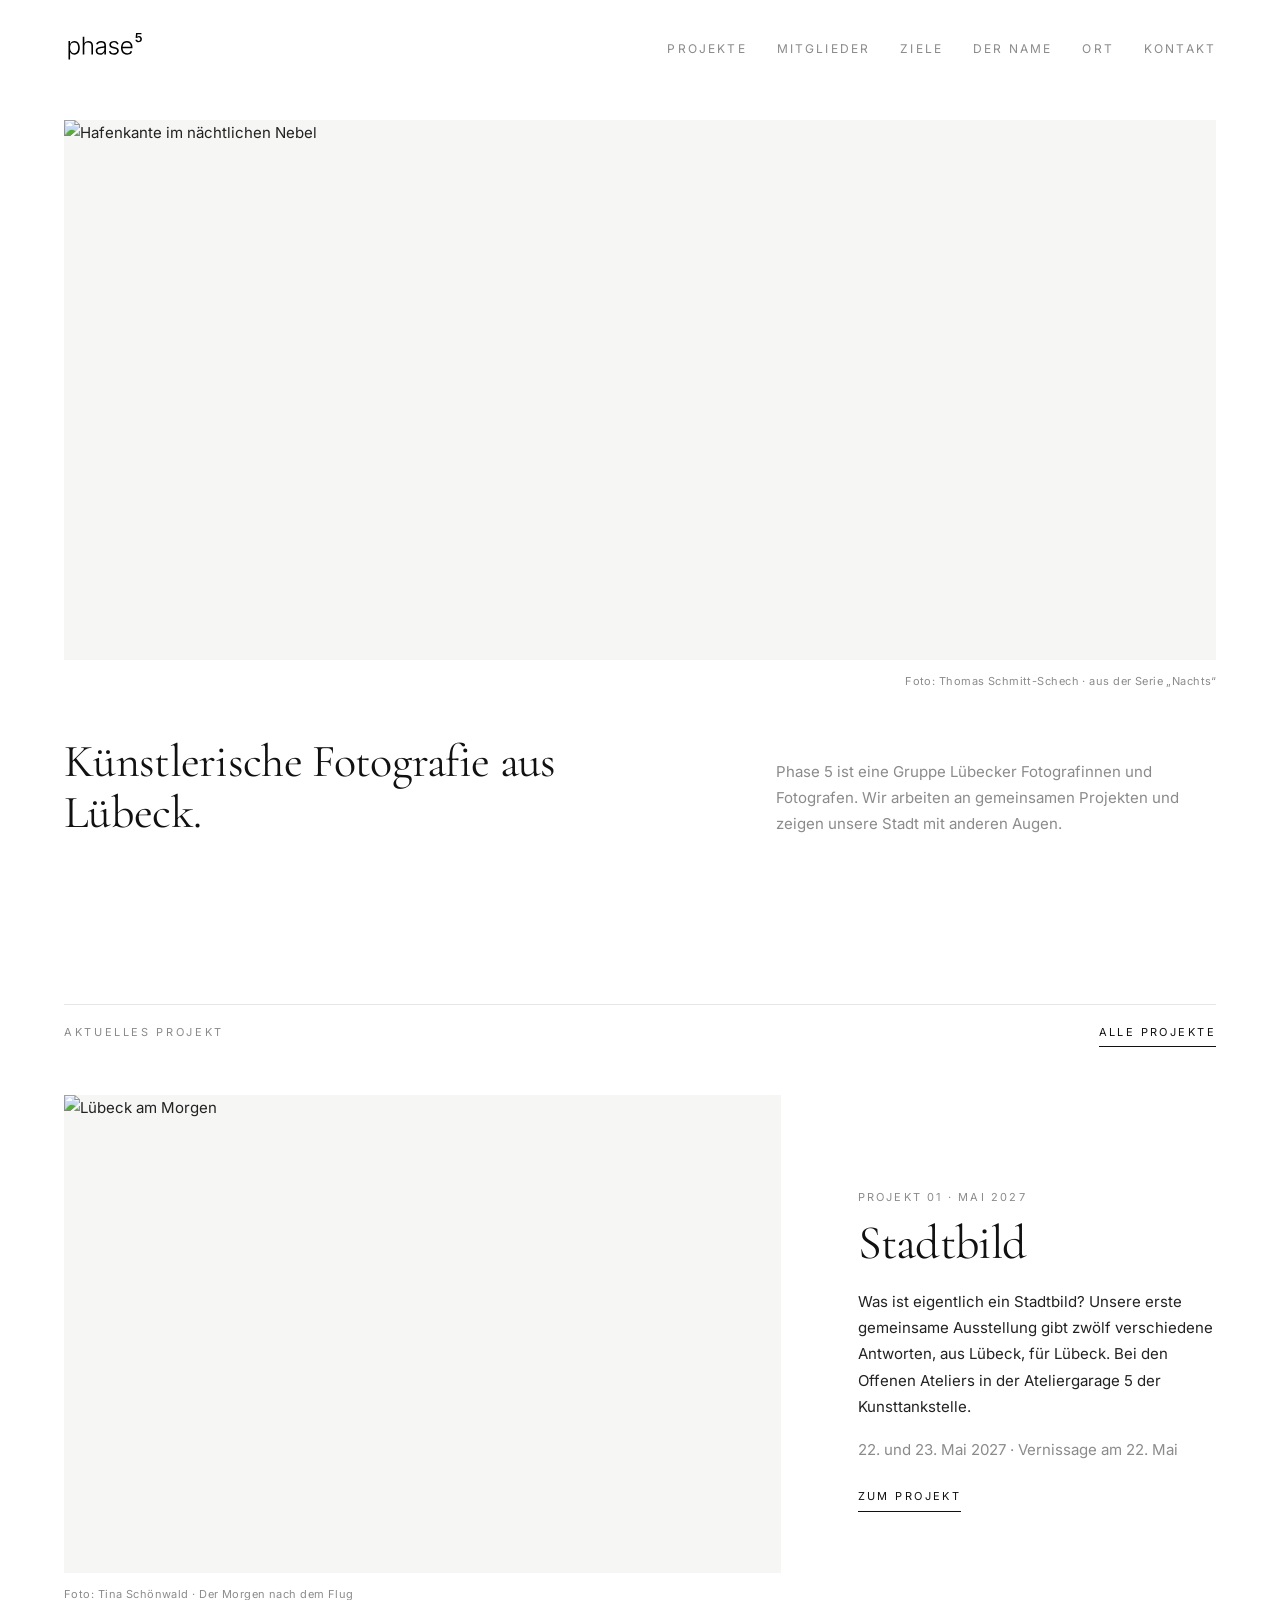
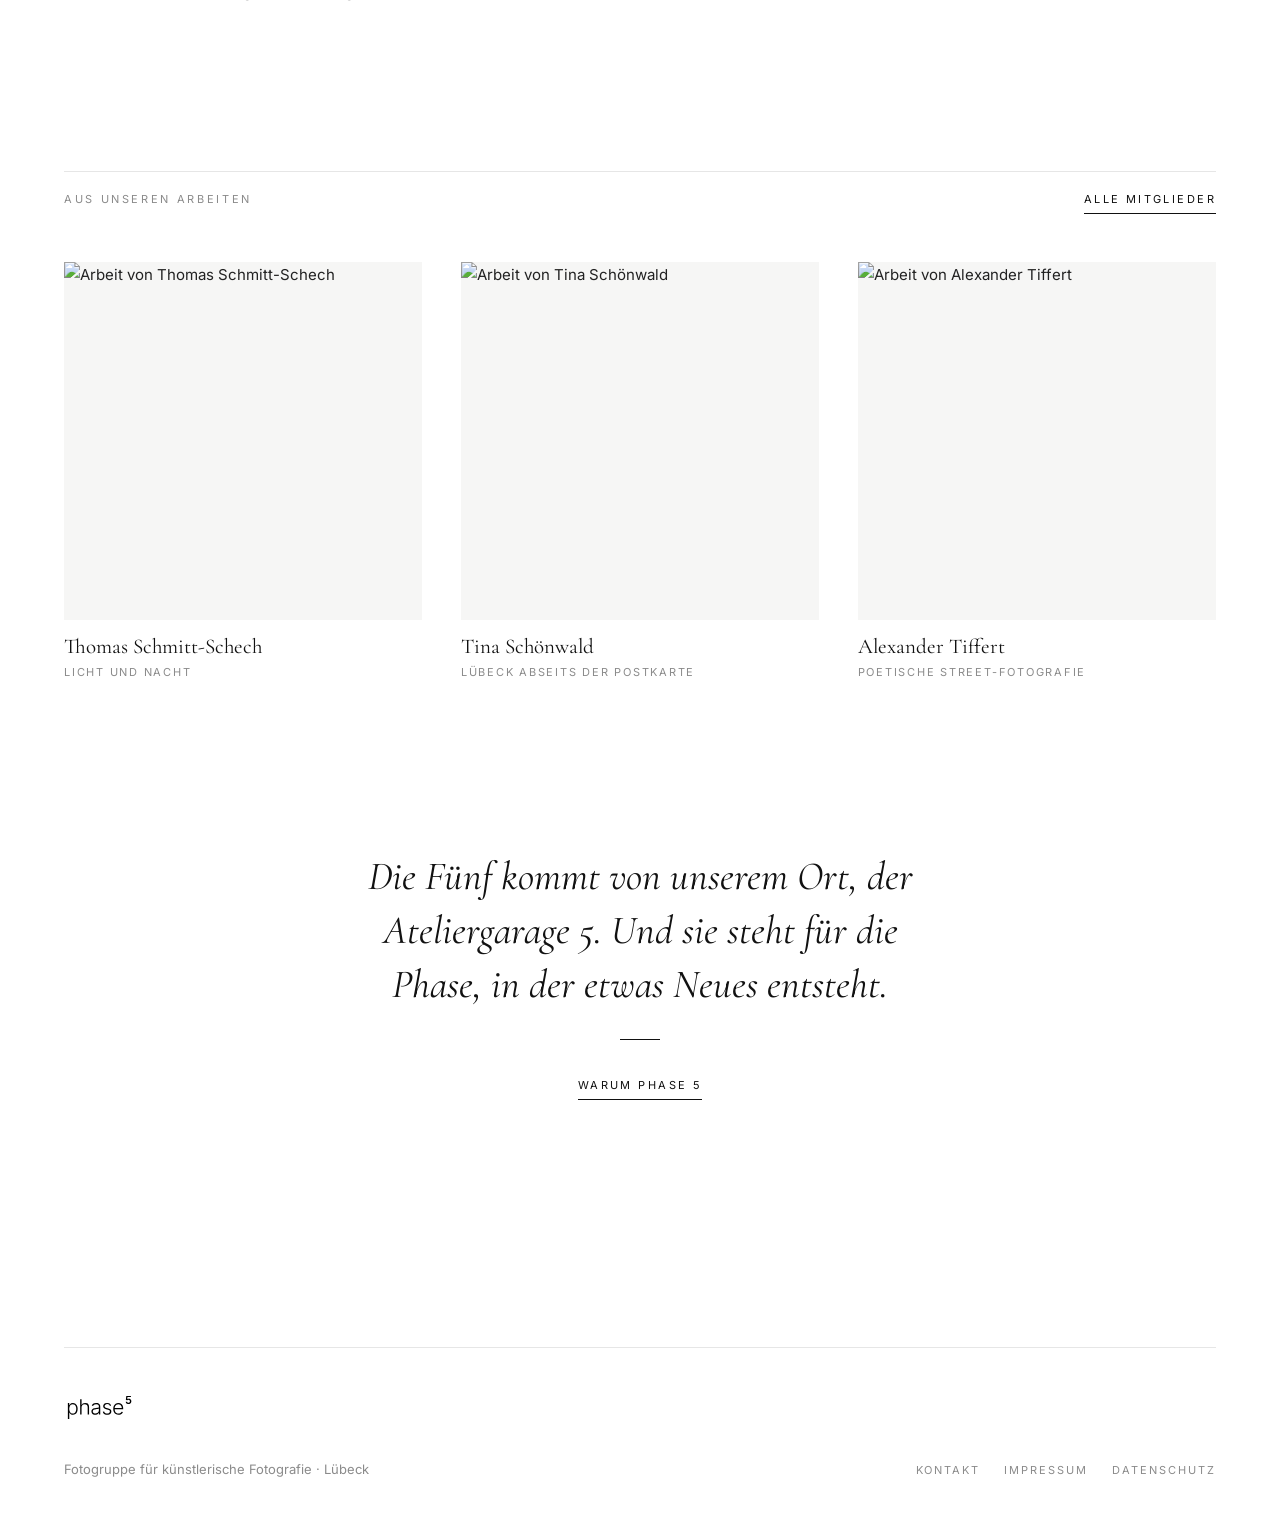
==== commit b3ac39a5: "Kacheln auf der Startseite ebenfalls nach Nachnamen Co-Authored-By: Claude Opus 5.5 <noreply@anthrop" ====
--- a/index.html
+++ b/index.html
@@ -12,7 +12,7 @@
 <meta property="og:image" content="https://www.atelier-roststaette.de/wp-content/uploads/2021/07/schleppschlepp-hurra-2019-tina-schoenwald-lost-in-luebeck.jpg">
 <meta property="og:locale" content="de_DE">
 <link rel="icon" href="assets/img/favicon.svg" type="image/svg+xml">
-<link rel="stylesheet" href="assets/css/style.css?v=10">
+<link rel="stylesheet" href="assets/css/style.css?v=11">
 <script>document.documentElement.classList.remove('no-js');</script>
 </head>
 <body>
@@ -54,7 +54,7 @@
 <section class="home-sec">
   <div class="wrap wide">
     <div class="sec-head"><span class="label">Aus unseren Arbeiten</span><a class="more" href="mitglieder.html">Alle Mitglieder</a></div>
-    <div class="tiles row3"><div class="tile"><a href="mitglieder.html"><div class="img"><img src="https://images.squarespace-cdn.com/content/v1/66012caa6fc9532f55d1eac0/ddf8ff51-9308-4c2f-b45d-e8fc7ca60781/7Y5A6656.jpg?format=800w" alt="Arbeit von Alexander Tiffert" loading="lazy" referrerpolicy="no-referrer"></div><div class="name">Alexander Tiffert</div><div class="what">Poetische Street-Fotografie</div></a></div><div class="tile"><a href="mitglieder.html"><div class="img"><img src="https://www.atelier-roststaette.de/wp-content/uploads/2021/07/kann-ich-das-mieten-2016-tina-schoenwald-lost-in-luebeck.jpg" alt="Arbeit von Tina Schönwald" loading="lazy" referrerpolicy="no-referrer"></div><div class="name">Tina Schönwald</div><div class="what">Lübeck abseits der Postkarte</div></a></div><div class="tile"><a href="mitglieder.html"><div class="img"><img src="https://lichtblick-fotokompass.de/wp-33f75-content/uploads/2019/06/1-Kunst-Thomas-Schmitt-Schech-1.jpg" alt="Arbeit von Thomas Schmitt-Schech" loading="lazy" referrerpolicy="no-referrer"></div><div class="name">Thomas Schmitt-Schech</div><div class="what">Licht und Nacht</div></a></div></div>
+    <div class="tiles row3"><div class="tile"><a href="mitglieder.html"><div class="img"><img src="https://lichtblick-fotokompass.de/wp-33f75-content/uploads/2019/06/1-Kunst-Thomas-Schmitt-Schech-1.jpg" alt="Arbeit von Thomas Schmitt-Schech" loading="lazy" referrerpolicy="no-referrer"></div><div class="name">Thomas Schmitt-Schech</div><div class="what">Licht und Nacht</div></a></div><div class="tile"><a href="mitglieder.html"><div class="img"><img src="https://www.atelier-roststaette.de/wp-content/uploads/2021/07/kann-ich-das-mieten-2016-tina-schoenwald-lost-in-luebeck.jpg" alt="Arbeit von Tina Schönwald" loading="lazy" referrerpolicy="no-referrer"></div><div class="name">Tina Schönwald</div><div class="what">Lübeck abseits der Postkarte</div></a></div><div class="tile"><a href="mitglieder.html"><div class="img"><img src="https://images.squarespace-cdn.com/content/v1/66012caa6fc9532f55d1eac0/ddf8ff51-9308-4c2f-b45d-e8fc7ca60781/7Y5A6656.jpg?format=800w" alt="Arbeit von Alexander Tiffert" loading="lazy" referrerpolicy="no-referrer"></div><div class="name">Alexander Tiffert</div><div class="what">Poetische Street-Fotografie</div></a></div></div>
   </div>
 </section>
 
@@ -75,6 +75,6 @@
     </div>
   </div>
 </footer>
-<script src="assets/js/main.js?v=10"></script>
+<script src="assets/js/main.js?v=11"></script>
 </body>
 </html>
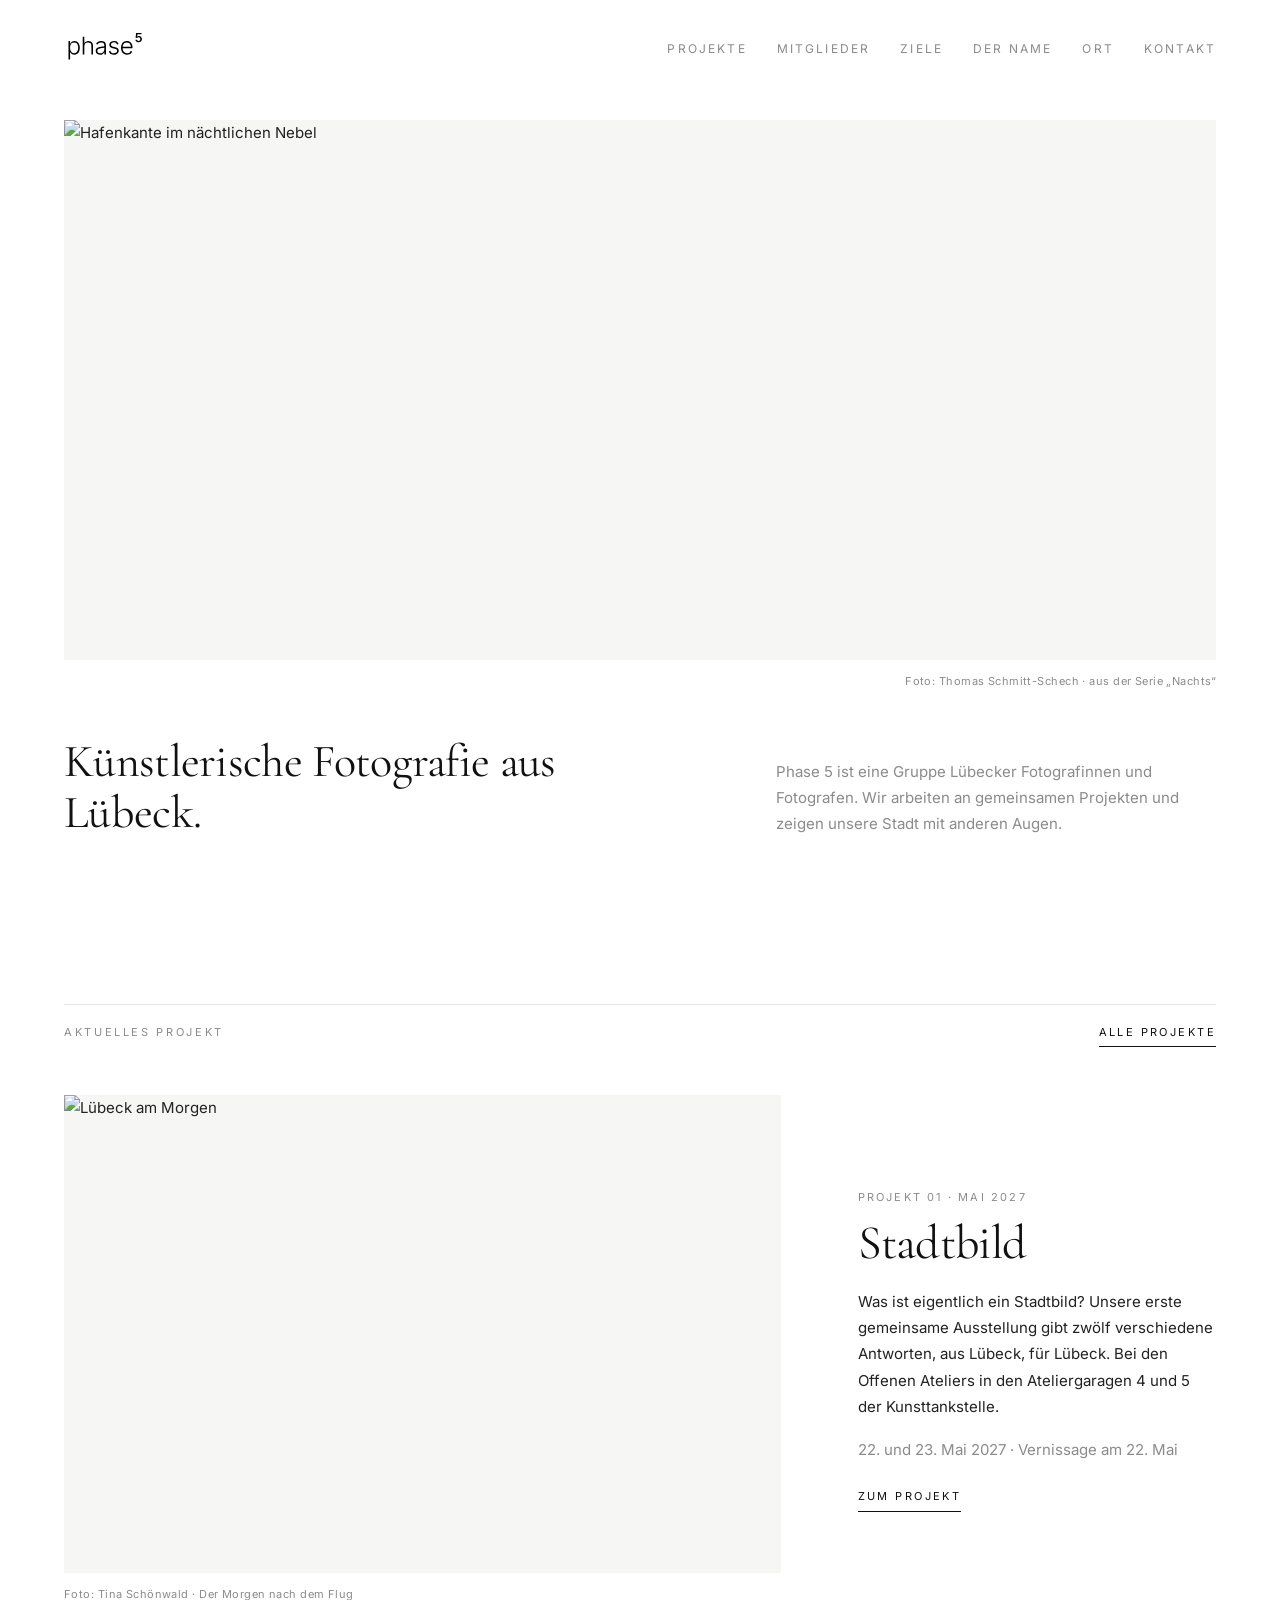
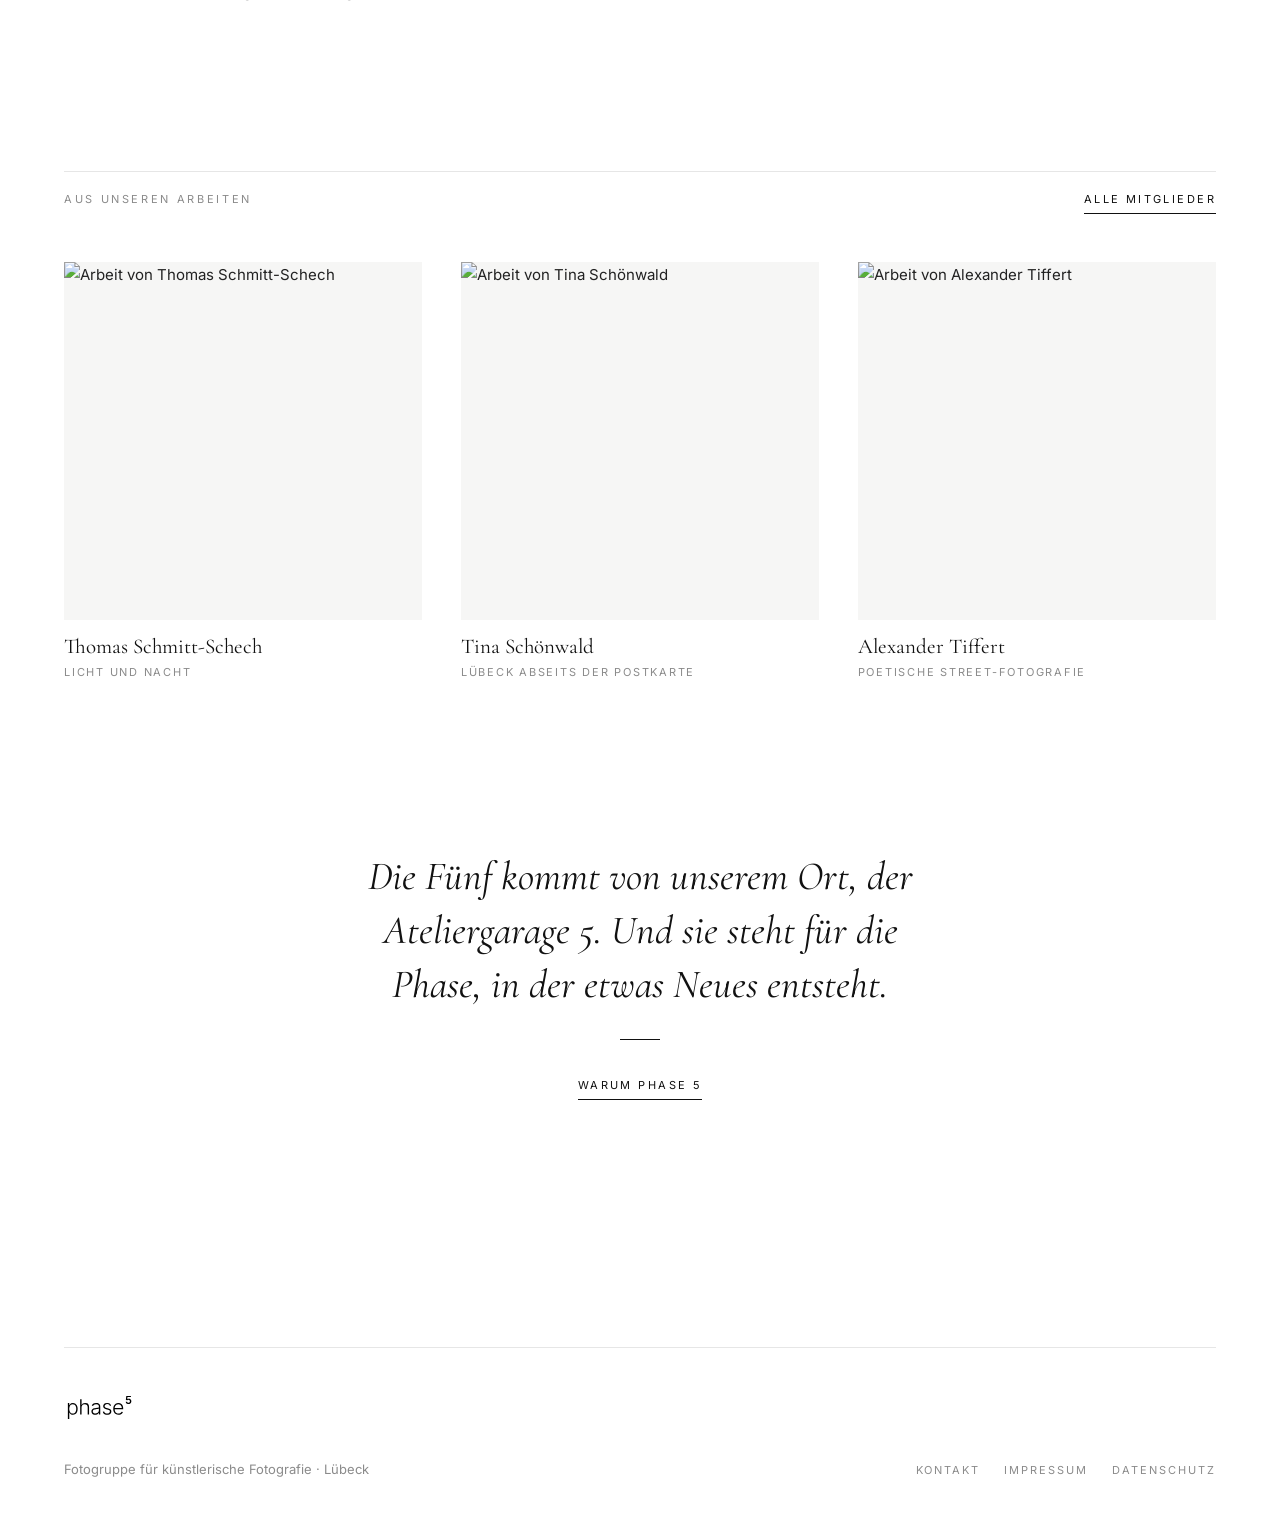
==== commit 849839d5: "Ausstellungsort: Ateliergaragen 4 und 5 Co-Authored-By: Claude Opus 5.5 <noreply@anthropic.com> Clau" ====
--- a/index.html
+++ b/index.html
@@ -12,7 +12,7 @@
 <meta property="og:image" content="https://www.atelier-roststaette.de/wp-content/uploads/2021/07/schleppschlepp-hurra-2019-tina-schoenwald-lost-in-luebeck.jpg">
 <meta property="og:locale" content="de_DE">
 <link rel="icon" href="assets/img/favicon.svg" type="image/svg+xml">
-<link rel="stylesheet" href="assets/css/style.css?v=11">
+<link rel="stylesheet" href="assets/css/style.css?v=12">
 <script>document.documentElement.classList.remove('no-js');</script>
 </head>
 <body>
@@ -43,7 +43,7 @@
   <div>
     <div class="meta">Projekt 01 · Mai 2027</div>
     <h2><a href="stadtbild.html">Stadtbild</a></h2>
-    <p>Was ist eigentlich ein Stadtbild? Unsere erste gemeinsame Ausstellung gibt zwölf verschiedene Antworten, aus Lübeck, für Lübeck. Bei den Offenen Ateliers in der Ateliergarage 5 der Kunsttankstelle.</p>
+    <p>Was ist eigentlich ein Stadtbild? Unsere erste gemeinsame Ausstellung gibt zwölf verschiedene Antworten, aus Lübeck, für Lübeck. Bei den Offenen Ateliers in den Ateliergaragen 4 und 5 der Kunsttankstelle.</p>
     <p class="muted">22. und 23. Mai 2027 · Vernissage am 22. Mai</p>
     <a class="more" href="stadtbild.html">Zum Projekt</a>
   </div>
@@ -75,6 +75,6 @@
     </div>
   </div>
 </footer>
-<script src="assets/js/main.js?v=11"></script>
+<script src="assets/js/main.js?v=12"></script>
 </body>
 </html>
--- a/assets/css/style.css
+++ b/assets/css/style.css
@@ -167,3 +167,14 @@
   .tiles.row3 .tile:last-child { grid-column: 1 / -1; }
   .tiles.row3 .tile:last-child .img { aspect-ratio: 2 / 1; }
 }
+
+/* Logo-Abstimmung */
+.logos { display: grid; grid-template-columns: repeat(2, 1fr); gap: clamp(32px, 4vw, 56px) clamp(24px, 3vw, 44px); margin-top: clamp(36px, 5vw, 64px); }
+.logo-box { aspect-ratio: 3 / 2; background: var(--tile); display: flex; align-items: center; justify-content: center; padding: 12%; }
+.logo-box img { max-width: 100%; max-height: 100%; width: auto; height: auto; }
+.logo-card figcaption { font-size: 14px; color: var(--ink); margin-top: 14px; line-height: 1.5; letter-spacing: 0; }
+.logo-card .muted { font-size: 13px; }
+.logo-n { font-family: var(--serif); font-style: italic; font-size: 22px; margin-right: 6px; color: var(--muted); }
+ul.plain { padding-left: 1.1em; margin: 0 0 1.1em; }
+ul.plain li { margin-bottom: .5em; }
+@media (max-width: 640px) { .logos { grid-template-columns: 1fr; } }
